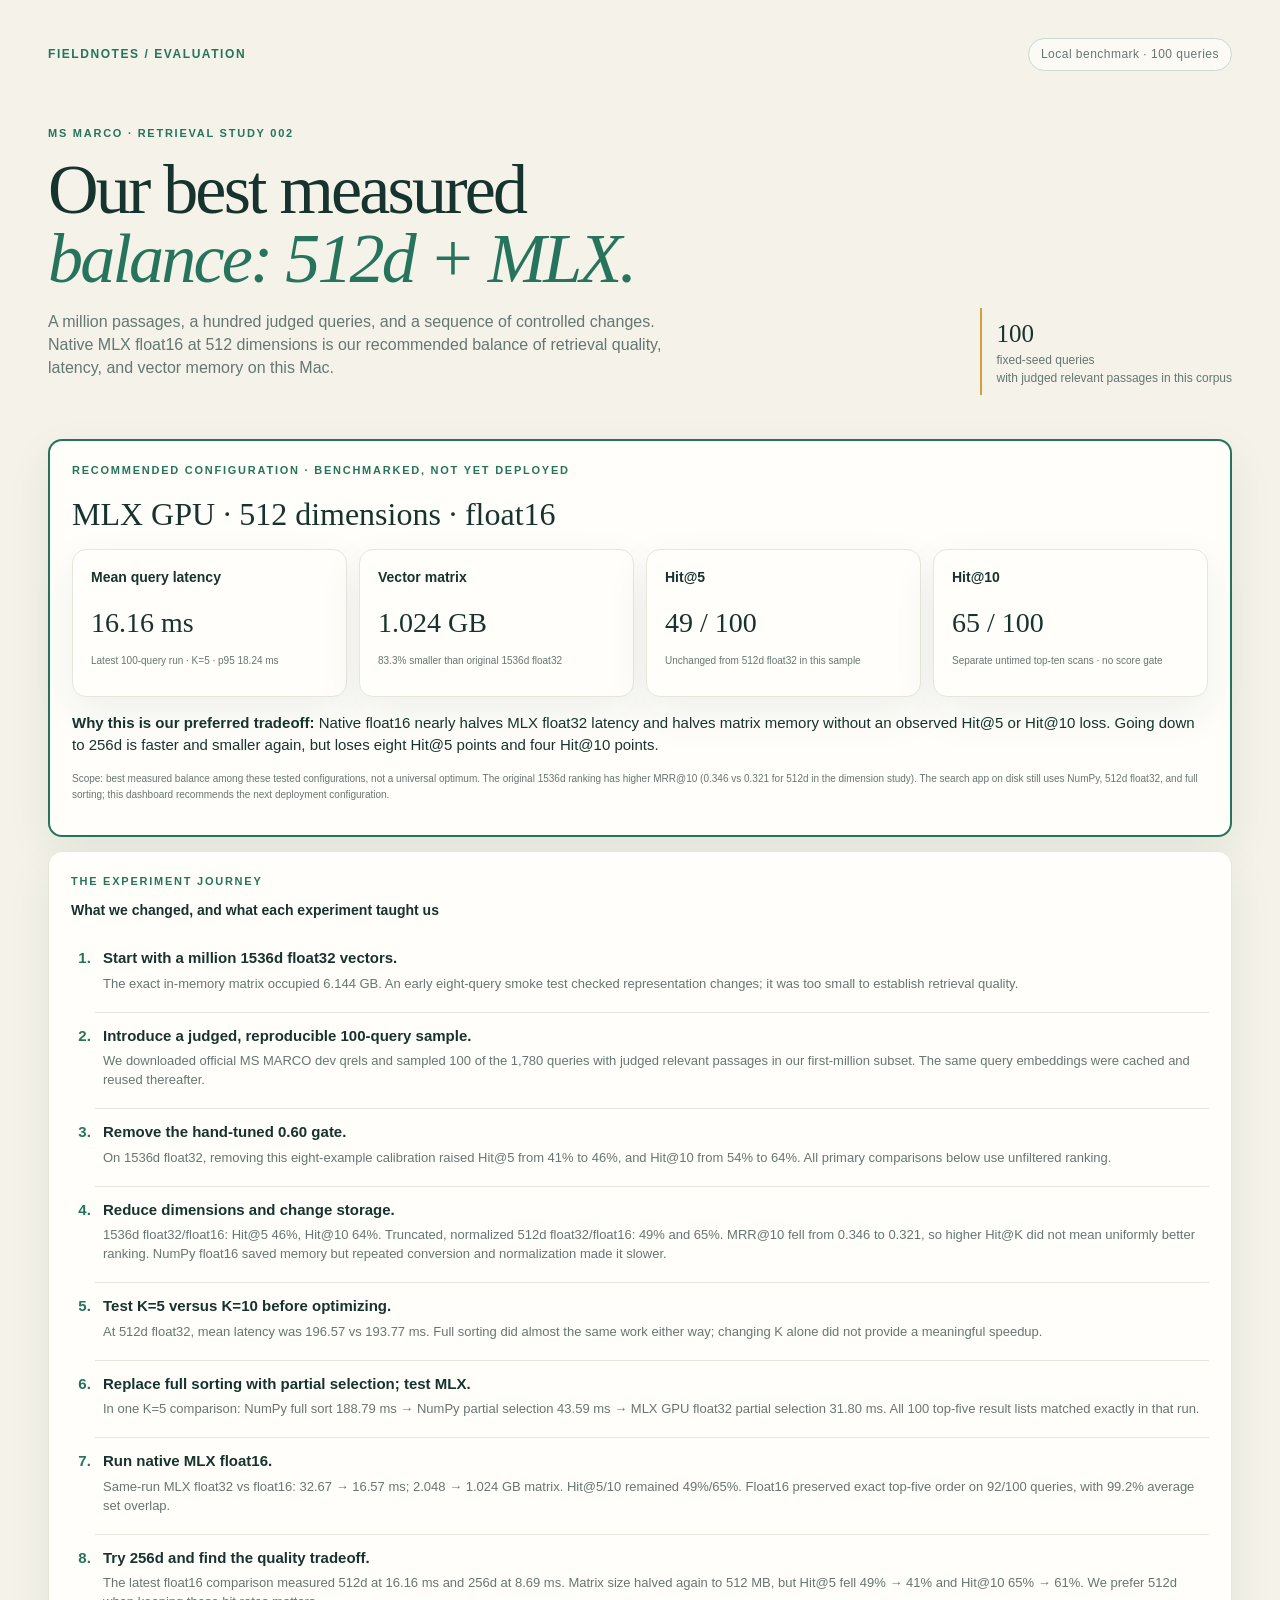
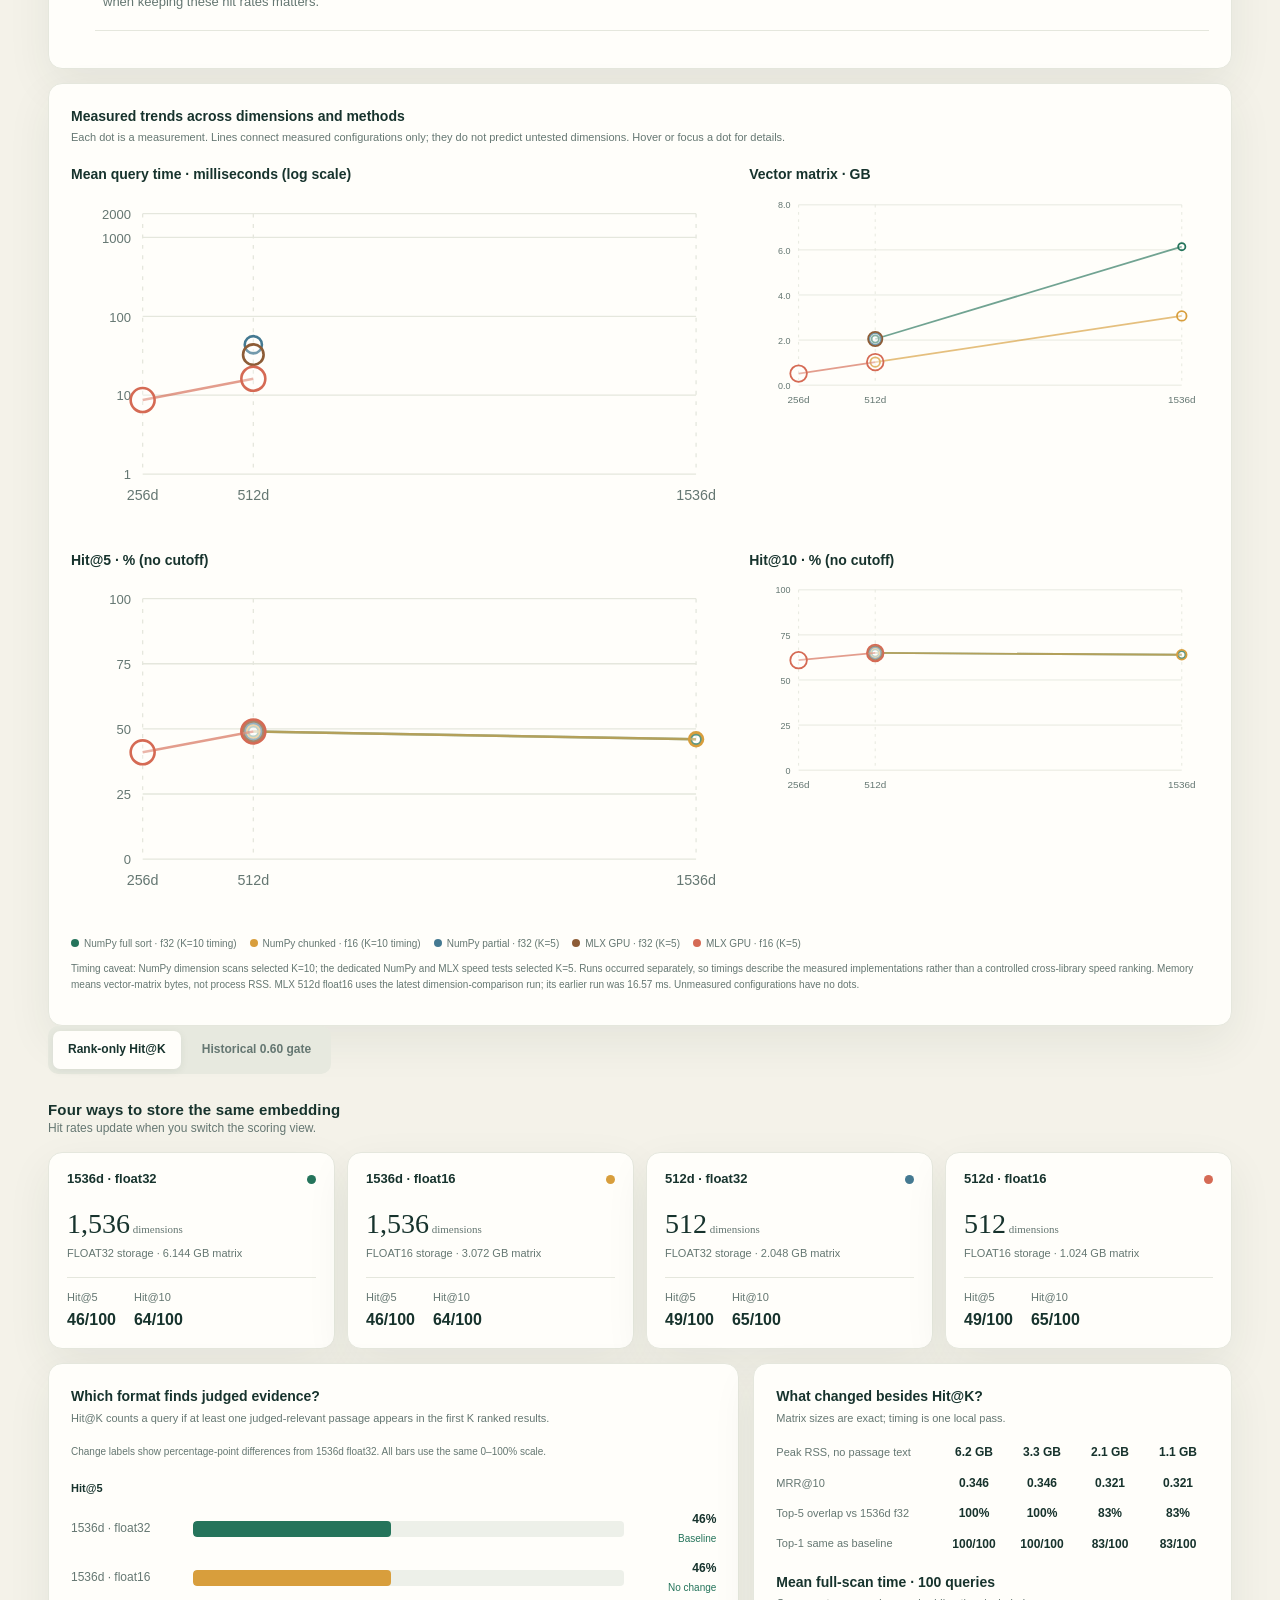
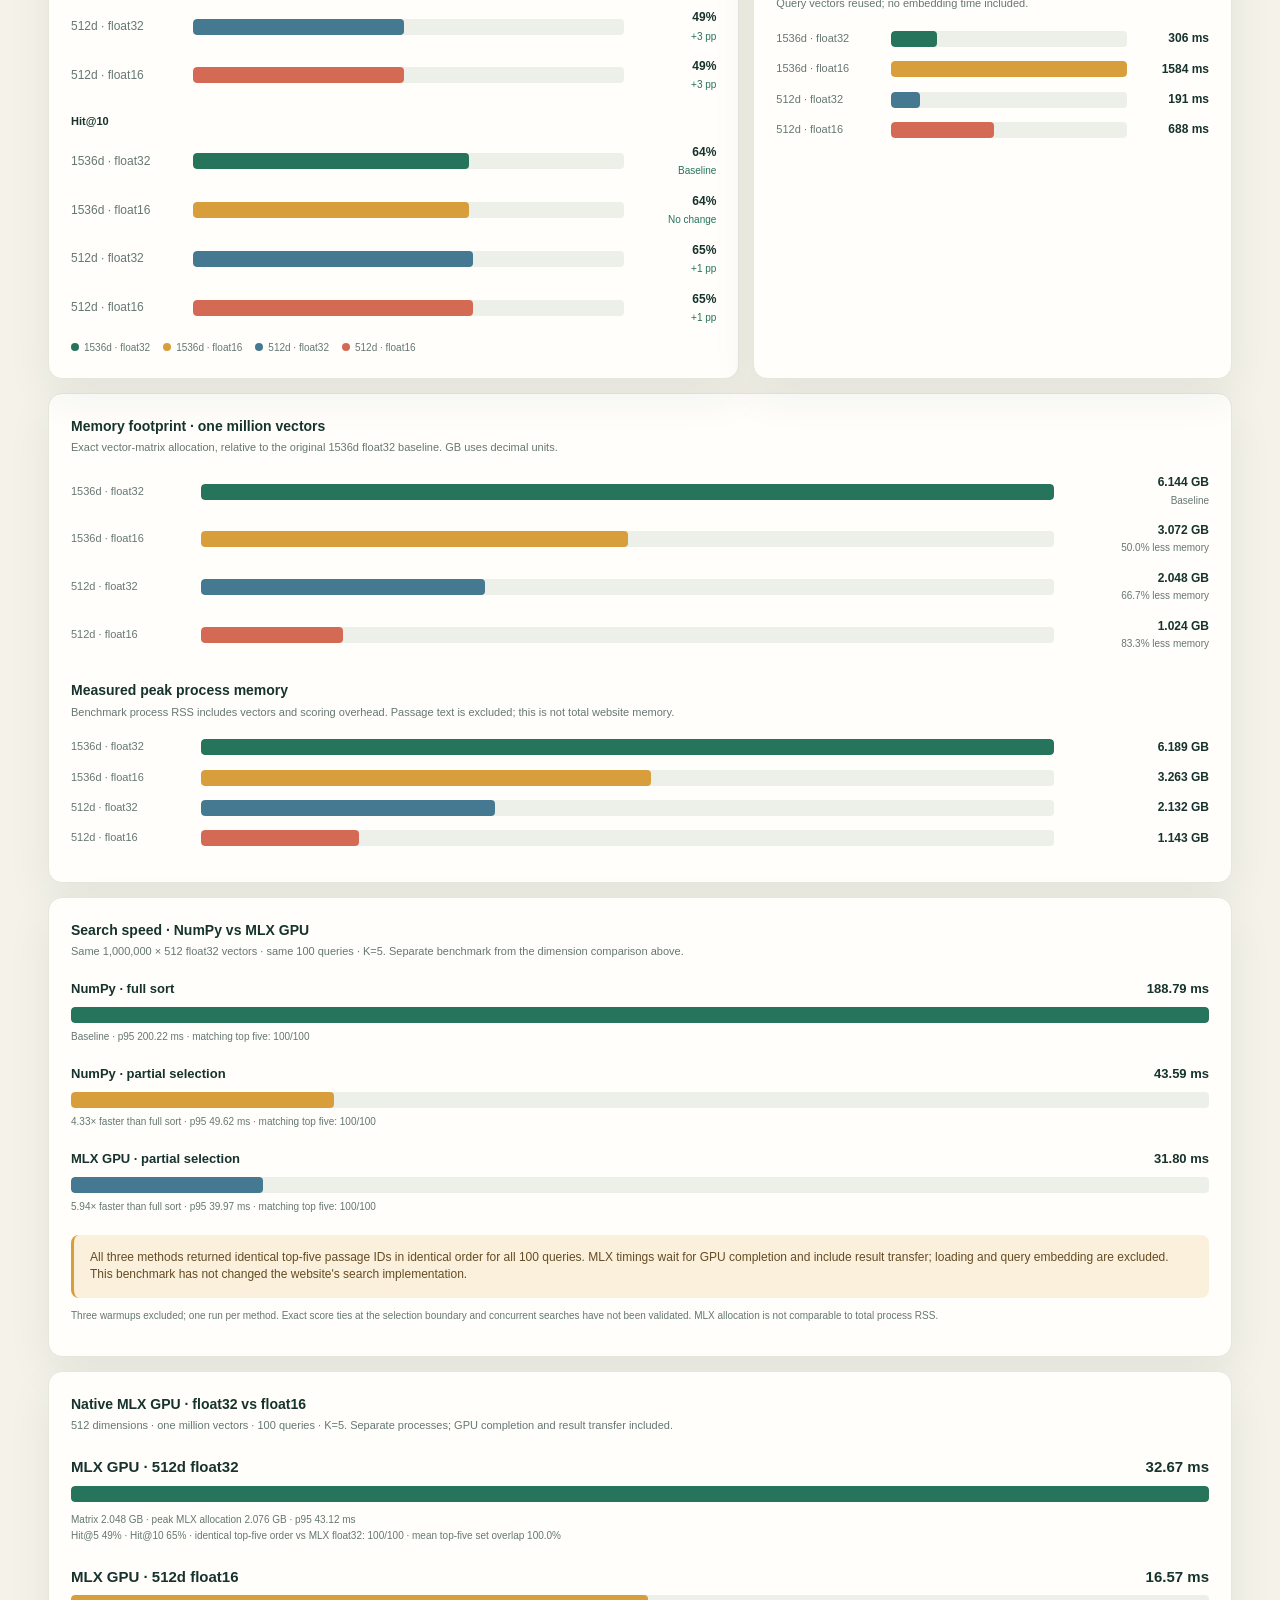
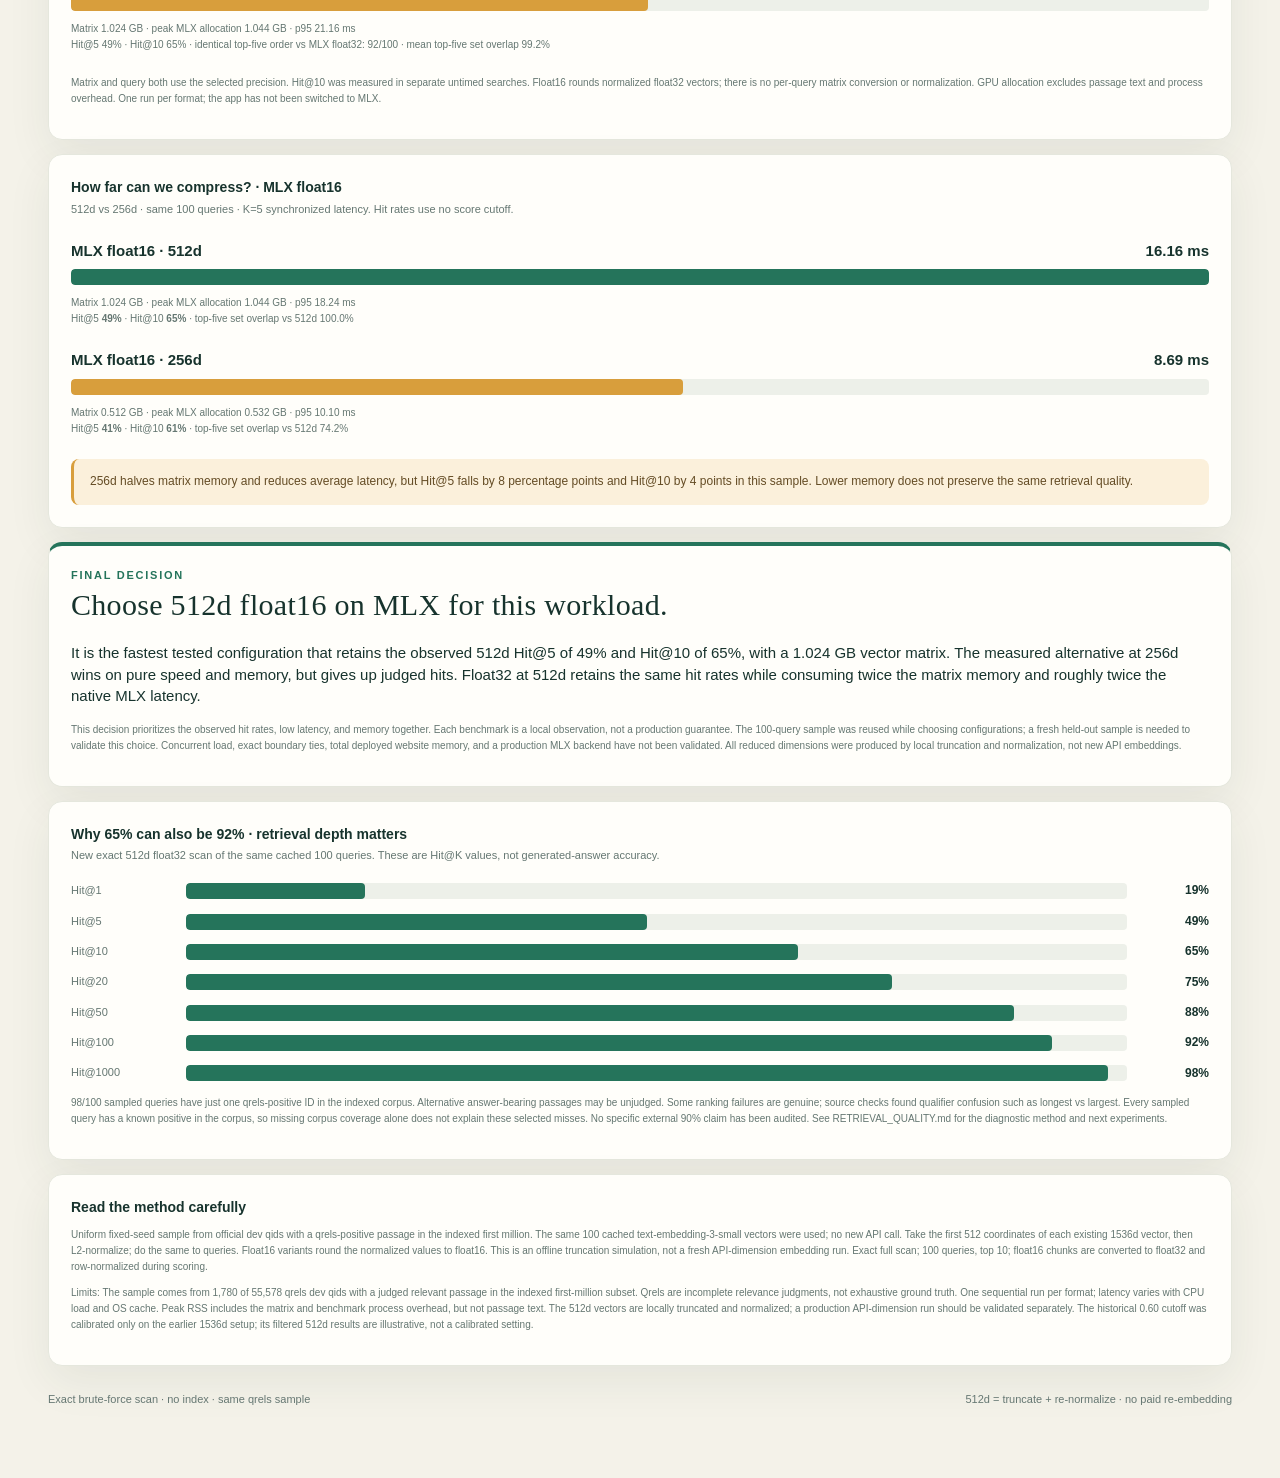
==== diagnostics/embedding-comparison-dashboard.html @ 41ef447b "Publish sanitized retrieval application, benchmarks and dashboard" ====
<!doctype html>
<html lang="en"><head><meta charset="utf-8"><meta name="viewport" content="width=device-width,initial-scale=1">
<title>Embedding Quality Lab · MS MARCO</title>
<style>
:root{--ink:#17332d;--muted:#657772;--paper:#f4f2e9;--card:#fffefa;--line:#e5e7dd;--green:#25745b;--gold:#d89e3c;--coral:#d56a54;--blue:#447991;--shadow:0 16px 45px rgba(27,54,45,.07)}
*{box-sizing:border-box}body{margin:0;background:var(--paper);color:var(--ink);font:15px/1.45 Inter,-apple-system,BlinkMacSystemFont,"Segoe UI",sans-serif}main{max-width:1240px;margin:auto;padding:38px 28px 70px}.topline{display:flex;justify-content:space-between;align-items:center;color:var(--muted);font-size:12px;text-transform:uppercase;letter-spacing:.13em}.brand{font-weight:800;color:var(--green)}.pill{border:1px solid #cbd8d0;border-radius:99px;padding:7px 12px;letter-spacing:.04em;text-transform:none;background:#fbfaf4}.hero{padding:55px 0 30px;display:grid;grid-template-columns:1fr auto;align-items:end;gap:32px}.eyebrow{color:var(--green);font-size:11px;letter-spacing:.16em;text-transform:uppercase;font-weight:750}.hero h1{font-family:Georgia,"Times New Roman",serif;font-size:clamp(42px,6vw,70px);line-height:.98;letter-spacing:-.04em;font-weight:500;margin:14px 0}.hero h1 em{color:var(--green);font-weight:400}.hero p{max-width:620px;color:var(--muted);font-size:16px}.sample{border-left:2px solid var(--gold);padding:8px 0 8px 15px;color:var(--muted);font-size:12px}.sample b{display:block;color:var(--ink);font-size:25px;font-family:Georgia,serif;font-weight:500}.toggle{display:flex;align-items:center;gap:6px;background:#e7e9df;padding:5px;border-radius:10px;width:max-content}.toggle button{border:0;background:transparent;color:var(--muted);padding:10px 15px;border-radius:7px;font:inherit;font-size:12px;font-weight:600;cursor:pointer}.toggle button.active{background:var(--card);color:var(--ink);box-shadow:0 2px 8px #17332d13}.section{margin-top:25px}.section-head{display:flex;justify-content:space-between;align-items:end;margin-bottom:14px}.section h2{font-size:15px;margin:0;letter-spacing:.01em}.section-head p{margin:0;color:var(--muted);font-size:12px}.cards{display:grid;grid-template-columns:repeat(4,1fr);gap:12px}.card,.panel{background:var(--card);border:1px solid var(--line);border-radius:14px;box-shadow:var(--shadow)}.card{padding:17px 18px}.card-top{display:flex;justify-content:space-between;align-items:center}.swatch{width:9px;height:9px;border-radius:50%;background:var(--c)}.card h3{margin:0;font-size:13px}.card .dims{font-family:Georgia,serif;font-size:28px;margin:15px 0 2px}.card .type{color:var(--muted);font-size:11px}.statline{display:flex;gap:18px;margin-top:15px;border-top:1px solid var(--line);padding-top:12px}.statline span{font-size:11px;color:var(--muted)}.statline b{display:block;color:var(--ink);font-size:16px;margin-top:2px}.grid{display:grid;grid-template-columns:1.3fr .9fr;gap:14px}.panel{padding:22px;margin-top:14px}.panel h3{font-size:14px;margin:0}.panel .sub{color:var(--muted);font-size:11px;margin:4px 0 18px}.chart-row{display:grid;grid-template-columns:110px 1fr 55px;gap:12px;align-items:center;margin:14px 0}.chart-label{font-size:12px;color:var(--muted)}.track{height:16px;background:#edf0e9;border-radius:4px;overflow:hidden}.bar{height:100%;min-width:2px;border-radius:4px;background:var(--c);transition:width .35s ease}.val{text-align:right;font-weight:750;font-variant-numeric:tabular-nums;font-size:12px}.legend{display:flex;flex-wrap:wrap;gap:13px;margin:16px 0 0;color:var(--muted);font-size:10px}.legend i{display:inline-block;width:8px;height:8px;border-radius:50%;background:var(--c);margin-right:5px}.metric-row{display:grid;grid-template-columns:1fr repeat(4,62px);gap:6px;align-items:center;margin:13px 0}.metric-row .label{font-size:11px;color:var(--muted)}.metric-row strong{text-align:center;font-size:12px}.latency{margin-top:19px}.latency-row{display:grid;grid-template-columns:105px 1fr 72px;align-items:center;gap:10px;margin:13px 0}.latency-row span{font-size:11px;color:var(--muted)}.latency-row b{text-align:right;font-size:12px;font-variant-numeric:tabular-nums}.note{border-left:3px solid var(--gold);background:#fbf0db;border-radius:8px;padding:14px 16px;margin-top:14px;color:#644c25;font-size:12px}.note b{color:#473719}.small{font-size:10px;color:var(--muted);line-height:1.6}.footer{margin-top:26px;color:var(--muted);font-size:11px;display:flex;justify-content:space-between;gap:18px}.hidden{display:none!important}@media(max-width:900px){.cards{grid-template-columns:repeat(2,1fr)}.grid{grid-template-columns:1fr}.hero{grid-template-columns:1fr}.sample{max-width:280px}.metric-row{grid-template-columns:1fr repeat(4,50px)}}@media(max-width:560px){main{padding:22px 15px 44px}.hero{padding-top:38px}.cards{grid-template-columns:1fr 1fr;gap:8px}.card{padding:13px}.card .dims{font-size:23px}.statline{gap:10px}.chart-row{grid-template-columns:85px 1fr 44px;gap:7px}.panel{padding:16px}.section-head{align-items:start;gap:12px;flex-direction:column}.footer{flex-direction:column}.topline .pill{font-size:10px}.toggle button{padding:9px 10px;font-size:11px}}
.memory-row{grid-template-columns:120px 1fr 145px}@media(max-width:560px){.memory-row{grid-template-columns:85px 1fr 100px;gap:6px}.memory-row b{font-size:11px}}
.hit-delta{display:block;font-size:10px;font-weight:500;color:var(--green);white-space:nowrap;margin-top:3px}.chart-row{grid-template-columns:110px 1fr 80px}@media(max-width:560px){.chart-row{grid-template-columns:85px 1fr 67px}}
.journey{padding-left:24px}.journey li{padding:12px 0 12px 8px;border-bottom:1px solid var(--line)}.journey p{color:var(--muted);font-size:13px;margin:6px 0}.journey li::marker{color:var(--green);font-weight:800}
</style></head><body><main>
<div class="topline"><span class="brand">FIELDNOTES / EVALUATION</span><span class="pill">Local benchmark · 100 queries</span></div>
<header class="hero"><div><div class="eyebrow">MS MARCO · RETRIEVAL STUDY 002</div><h1>Our best measured<br><em>balance: 512d + MLX.</em></h1><p>A million passages, a hundred judged queries, and a sequence of controlled changes. Native MLX float16 at 512 dimensions is our recommended balance of retrieval quality, latency, and vector memory on this Mac.</p></div><div class="sample"><b id="sample-count">100</b>fixed-seed queries<br>with judged relevant passages in this corpus</div></header>
<section class="panel" style="border:2px solid var(--green)"><div class="eyebrow">RECOMMENDED CONFIGURATION · BENCHMARKED, NOT YET DEPLOYED</div><h2 style="font-family:Georgia,serif;font-size:32px;font-weight:400;margin:12px 0">MLX GPU · 512 dimensions · float16</h2><div class="cards"><div class="card"><h3>Mean query latency</h3><div class="dims">16.16 ms</div><p class="small">Latest 100-query run · K=5 · p95 18.24 ms</p></div><div class="card"><h3>Vector matrix</h3><div class="dims">1.024 GB</div><p class="small">83.3% smaller than original 1536d float32</p></div><div class="card"><h3>Hit@5</h3><div class="dims">49 / 100</div><p class="small">Unchanged from 512d float32 in this sample</p></div><div class="card"><h3>Hit@10</h3><div class="dims">65 / 100</div><p class="small">Separate untimed top-ten scans · no score gate</p></div></div><p><strong>Why this is our preferred tradeoff:</strong> Native float16 nearly halves MLX float32 latency and halves matrix memory without an observed Hit@5 or Hit@10 loss. Going down to 256d is faster and smaller again, but loses eight Hit@5 points and four Hit@10 points.</p><p class="small">Scope: best measured balance among these tested configurations, not a universal optimum. The original 1536d ranking has higher MRR@10 (0.346 vs 0.321 for 512d in the dimension study). The search app on disk still uses NumPy, 512d float32, and full sorting; this dashboard recommends the next deployment configuration.</p></section>
<section class="panel section"><div class="eyebrow">THE EXPERIMENT JOURNEY</div><h3 style="margin-top:10px">What we changed, and what each experiment taught us</h3><ol class="journey">
<li><strong>Start with a million 1536d float32 vectors.</strong><p>The exact in-memory matrix occupied 6.144 GB. An early eight-query smoke test checked representation changes; it was too small to establish retrieval quality.</p></li>
<li><strong>Introduce a judged, reproducible 100-query sample.</strong><p>We downloaded official MS MARCO dev qrels and sampled 100 of the 1,780 queries with judged relevant passages in our first-million subset. The same query embeddings were cached and reused thereafter.</p></li>
<li><strong>Remove the hand-tuned 0.60 gate.</strong><p>On 1536d float32, removing this eight-example calibration raised Hit@5 from 41% to 46%, and Hit@10 from 54% to 64%. All primary comparisons below use unfiltered ranking.</p></li>
<li><strong>Reduce dimensions and change storage.</strong><p>1536d float32/float16: Hit@5 46%, Hit@10 64%. Truncated, normalized 512d float32/float16: 49% and 65%. MRR@10 fell from 0.346 to 0.321, so higher Hit@K did not mean uniformly better ranking. NumPy float16 saved memory but repeated conversion and normalization made it slower.</p></li>
<li><strong>Test K=5 versus K=10 before optimizing.</strong><p>At 512d float32, mean latency was 196.57 vs 193.77 ms. Full sorting did almost the same work either way; changing K alone did not provide a meaningful speedup.</p></li>
<li><strong>Replace full sorting with partial selection; test MLX.</strong><p>In one K=5 comparison: NumPy full sort 188.79 ms → NumPy partial selection 43.59 ms → MLX GPU float32 partial selection 31.80 ms. All 100 top-five result lists matched exactly in that run.</p></li>
<li><strong>Run native MLX float16.</strong><p>Same-run MLX float32 vs float16: 32.67 → 16.57 ms; 2.048 → 1.024 GB matrix. Hit@5/10 remained 49%/65%. Float16 preserved exact top-five order on 92/100 queries, with 99.2% average set overlap.</p></li>
<li><strong>Try 256d and find the quality tradeoff.</strong><p>The latest float16 comparison measured 512d at 16.16 ms and 256d at 8.69 ms. Matrix size halved again to 512 MB, but Hit@5 fell 49% → 41% and Hit@10 65% → 61%. We prefer 512d when keeping these hit rates matters.</p></li>
</ol></section>
<section class="panel"><h3>Measured trends across dimensions and methods</h3><p class="sub">Each dot is a measurement. Lines connect measured configurations only; they do not predict untested dimensions. Hover or focus a dot for details.</p><div class="grid"><div><h3>Mean query time · milliseconds (log scale)</h3><div id="trend-time"></div></div><div><h3>Vector matrix · GB</h3><div id="trend-memory"></div></div><div><h3>Hit@5 · % (no cutoff)</h3><div id="trend-hit5"></div></div><div><h3>Hit@10 · % (no cutoff)</h3><div id="trend-hit10"></div></div></div><div id="trend-legend" class="legend"></div><p class="small">Timing caveat: NumPy dimension scans selected K=10; the dedicated NumPy and MLX speed tests selected K=5. Runs occurred separately, so timings describe the measured implementations rather than a controlled cross-library speed ranking. Memory means vector-matrix bytes, not process RSS. MLX 512d float16 uses the latest dimension-comparison run; its earlier run was 16.57 ms. Unmeasured configurations have no dots.</p></section>
<div class="toggle" role="group" aria-label="Hit rate view"><button id="rank-toggle" class="active" aria-pressed="true">Rank-only Hit@K</button><button id="gate-toggle" aria-pressed="false">Historical 0.60 gate</button></div>
<section class="section"><div class="section-head"><div><h2>Four ways to store the same embedding</h2><p>Hit rates update when you switch the scoring view.</p></div></div><div class="cards" id="cards"></div></section>
<div class="grid"><section class="panel"><h3 id="hit-title">Which format finds judged evidence?</h3><p class="sub" id="hit-sub"></p><p class="small">Change labels show percentage-point differences from 1536d float32. All bars use the same 0–100% scale.</p><div id="hit-chart"></div><div class="legend" id="legend"></div><div class="note hidden" id="gate-note"><b>Historical behavior:</b> The 0.60 cutoff was a manual eight-query calibration on the old 1536d setup, not an MS MARCO or OpenAI standard. It was removed from the app and is not calibrated for 512d; this view shows its historical effect only.</div></section>
<section class="panel"><h3>What changed besides Hit@K?</h3><p class="sub">Matrix sizes are exact; timing is one local pass.</p><div id="quality-metrics"></div><div class="latency"><h3>Mean full-scan time · 100 queries</h3><p class="sub">Query vectors reused; no embedding time included.</p><div id="latency-chart"></div></div></section></div>
<section class="panel section"><h3>Memory footprint · one million vectors</h3><p class="sub">Exact vector-matrix allocation, relative to the original 1536d float32 baseline. GB uses decimal units.</p><div id="memory-chart"></div><h3 style="margin-top:28px">Measured peak process memory</h3><p class="sub">Benchmark process RSS includes vectors and scoring overhead. Passage text is excluded; this is not total website memory.</p><div id="rss-chart"></div></section>
<section class="panel section"><h3>Search speed · NumPy vs MLX GPU</h3><p class="sub">Same 1,000,000 × 512 float32 vectors · same 100 queries · K=5. Separate benchmark from the dimension comparison above.</p><div id="backend-chart"></div><div class="note">All three methods returned identical top-five passage IDs in identical order for all 100 queries. MLX timings wait for GPU completion and include result transfer; loading and query embedding are excluded. This benchmark has not changed the website's search implementation.</div><p class="small">Three warmups excluded; one run per method. Exact score ties at the selection boundary and concurrent searches have not been validated. MLX allocation is not comparable to total process RSS.</p></section>
<section class="panel section"><h3>Native MLX GPU · float32 vs float16</h3><p class="sub">512 dimensions · one million vectors · 100 queries · K=5. Separate processes; GPU completion and result transfer included.</p><div id="mlx-precision-chart"></div><p class="small">Matrix and query both use the selected precision. Hit@10 was measured in separate untimed searches. Float16 rounds normalized float32 vectors; there is no per-query matrix conversion or normalization. GPU allocation excludes passage text and process overhead. One run per format; the app has not been switched to MLX.</p></section>
<section class="panel section"><h3>How far can we compress? · MLX float16</h3><p class="sub">512d vs 256d · same 100 queries · K=5 synchronized latency. Hit rates use no score cutoff.</p><div id="mlx-dimensions-chart"></div><div class="note">256d halves matrix memory and reduces average latency, but Hit@5 falls by 8 percentage points and Hit@10 by 4 points in this sample. Lower memory does not preserve the same retrieval quality.</div></section>
<section class="panel section" style="border-top:4px solid var(--green)"><div class="eyebrow">FINAL DECISION</div><h2 style="font-family:Georgia,serif;font-size:30px;font-weight:400">Choose 512d float16 on MLX for this workload.</h2><p>It is the fastest tested configuration that retains the observed 512d Hit@5 of 49% and Hit@10 of 65%, with a 1.024 GB vector matrix. The measured alternative at 256d wins on pure speed and memory, but gives up judged hits. Float32 at 512d retains the same hit rates while consuming twice the matrix memory and roughly twice the native MLX latency.</p><p class="small">This decision prioritizes the observed hit rates, low latency, and memory together. Each benchmark is a local observation, not a production guarantee. The 100-query sample was reused while choosing configurations; a fresh held-out sample is needed to validate this choice. Concurrent load, exact boundary ties, total deployed website memory, and a production MLX backend have not been validated. All reduced dimensions were produced by local truncation and normalization, not new API embeddings.</p></section>
<section class="panel section"><h3>Why 65% can also be 92% · retrieval depth matters</h3><p class="sub">New exact 512d float32 scan of the same cached 100 queries. These are Hit@K values, not generated-answer accuracy.</p><div id="depth-chart"></div><p class="small">98/100 sampled queries have just one qrels-positive ID in the indexed corpus. Alternative answer-bearing passages may be unjudged. Some ranking failures are genuine; source checks found qualifier confusion such as longest vs largest. Every sampled query has a known positive in the corpus, so missing corpus coverage alone does not explain these selected misses. No specific external 90% claim has been audited. See RETRIEVAL_QUALITY.md for the diagnostic method and next experiments.</p></section>
<section class="panel section"><h3>Read the method carefully</h3><p class="small" id="method"></p><p class="small" id="limits"></p></section>
<div class="footer"><span>Exact brute-force scan · no index · same qrels sample</span><span>512d = truncate + re-normalize · no paid re-embedding</span></div>
</main><script>
const D={"sample_count":100,"seed":20261119,"eligible_qrels_query_count":1780,"selection":"Uniform fixed-seed sample from official dev qids with a qrels-positive passage in the indexed first million.","query_vectors":"The same 100 cached text-embedding-3-small vectors were used; no new API call.","512_method":"Take the first 512 coordinates of each existing 1536d vector, then L2-normalize; do the same to queries. Float16 variants round the normalized values to float16. This is an offline truncation simulation, not a fresh API-dimension embedding run.","corpus":"First 1,000,000 MS MARCO Passage Ranking v1 passages.","hit_metrics":"Primary Hit@5 and Hit@10 use top-k ranking without a score threshold. Historical 0.60 filtered rates are included separately.","retrieval":"Exact full scan; 100 queries, top 10; float16 chunks are converted to float32 and row-normalized during scoring.","limitations":["The sample comes from 1,780 of 55,578 qrels dev qids with a judged relevant passage in the indexed first-million subset.","Qrels are incomplete relevance judgments, not exhaustive ground truth.","One sequential run per format; latency varies with CPU load and OS cache.","Peak RSS includes the matrix and benchmark process overhead, but not passage text.","The 512d vectors are locally truncated and normalized; a production API-dimension run should be validated separately.","The historical 0.60 cutoff was calibrated only on the earlier 1536d setup; its filtered 512d results are illustrative, not a calibrated setting."],"formats":[{"name":"1536_float32","dimensions":1536,"dtype":"float32","matrix_bytes":6144000000,"peak_process_rss_bytes":6189252608,"wall_ms_for_100_queries":30603.57545898296,"mean_scan_ms":306.02111542073544,"median_scan_ms":247.09099999745376,"p95_scan_ms":438.77868992276484,"hit_at_5":46,"hit_at_10":64,"mrr_at_10":0.34609523809523807,"hit_at_5_with_060_gate":41,"hit_at_10_with_060_gate":54,"top5_overlap_vs_1536_float32":1.0,"top1_match_count_vs_1536_float32":100},{"name":"1536_float16","dimensions":1536,"dtype":"float16","matrix_bytes":3072000000,"peak_process_rss_bytes":3263365120,"wall_ms_for_100_queries":158430.47441600356,"mean_scan_ms":1584.292635009042,"median_scan_ms":1500.9497914870735,"p95_scan_ms":1808.1406003126176,"hit_at_5":46,"hit_at_10":64,"mrr_at_10":0.34609523809523807,"hit_at_5_with_060_gate":41,"hit_at_10_with_060_gate":54,"top5_overlap_vs_1536_float32":1.0,"top1_match_count_vs_1536_float32":100},{"name":"512_float32","dimensions":512,"dtype":"float32","matrix_bytes":2048000000,"peak_process_rss_bytes":2131623936,"wall_ms_for_100_queries":19064.28104196675,"mean_scan_ms":190.63391996955033,"median_scan_ms":189.35318748117425,"p95_scan_ms":198.12748537806328,"hit_at_5":49,"hit_at_10":65,"mrr_at_10":0.3207857142857143,"hit_at_5_with_060_gate":45,"hit_at_10_with_060_gate":57,"top5_overlap_vs_1536_float32":0.83,"top1_match_count_vs_1536_float32":83},{"name":"512_float16","dimensions":512,"dtype":"float16","matrix_bytes":1024000000,"peak_process_rss_bytes":1142964224,"wall_ms_for_100_queries":68794.46187498979,"mean_scan_ms":687.933820465696,"median_scan_ms":673.5178754897788,"p95_scan_ms":794.6608642261708,"hit_at_5":49,"hit_at_10":65,"mrr_at_10":0.3207857142857143,"hit_at_5_with_060_gate":45,"hit_at_10_with_060_gate":57,"top5_overlap_vs_1536_float32":0.8279999999999998,"top1_match_count_vs_1536_float32":83}],"backend_benchmark":{"shape":[1000000,512],"k":5,"queries":100,"warmups":3,"embedding_time_included":false,"mlx_peak_allocated_bytes":2076315584,"limits":"Single run per variant. Partial selection does not guarantee the stable full-sort boundary choice on exactly tied scores. GPU and NumPy arrays coexist in this benchmark; MLX allocated memory is not total process RSS.","variants":{"numpy_full_sort":{"mean_ms":188.79144170961808,"median_ms":186.8783754762262,"p95_ms":200.21775592758786,"exact_top5_match_count":100},"numpy_partial":{"mean_ms":43.586653776001185,"median_ms":43.23608346749097,"p95_ms":49.6239473024616,"exact_top5_match_count":100},"mlx_gpu_partial":{"mean_ms":31.795227059628814,"median_ms":30.340395984239876,"p95_ms":39.97128689079545,"exact_top5_match_count":100}}},"mlx_precision":{"queries":100,"k":5,"dimensions":512,"warmups":3,"method":"Separate processes; matrix and query use the same dtype, native MLX GPU matvec and partial selection. Three warmups; synchronized execution and result transfer timed. Hit@10 computed in separate untimed scans. Float16 values are rounded from the normalized float32 inputs; no per-query matrix renormalization. MLX allocation excludes Python/process overhead; no API calls.","variants":[{"dtype":"float32","matrix_bytes":2048000000,"mean_ms":32.66603380034212,"median_ms":31.114374985918403,"p95_ms":43.12123815761879,"mlx_peak_allocated_bytes":2076315584,"mlx_active_allocated_bytes":2048212992,"hit_at_5":49,"hit_at_10":65,"exact_top5_match_count":100,"mean_top5_set_overlap":1.0},{"dtype":"float16","matrix_bytes":1024000000,"mean_ms":16.57062292098999,"median_ms":16.566333535593003,"p95_ms":21.160981617867947,"mlx_peak_allocated_bytes":1044220854,"mlx_active_allocated_bytes":1024114688,"hit_at_5":49,"hit_at_10":65,"exact_top5_match_count":92,"mean_top5_set_overlap":0.992}]},"mlx_dimensions":[{"dimensions":512,"dtype":"float16","matrix_bytes":1024000000,"mean_ms":16.162729588104412,"median_ms":16.247104009380564,"p95_ms":18.243943792185746,"mlx_peak_allocated_bytes":1044220854,"mlx_active_allocated_bytes":1024114688,"hit_at_5":49,"hit_at_10":65,"exact_top5_match_count_vs_512":100,"top5_set_overlap_vs_512":1.0},{"dimensions":256,"dtype":"float16","matrix_bytes":512000000,"mean_ms":8.686184959951788,"median_ms":8.564603980630636,"p95_ms":10.10354229947552,"mlx_peak_allocated_bytes":532171190,"mlx_active_allocated_bytes":512065536,"hit_at_5":41,"hit_at_10":61,"exact_top5_match_count_vs_512":3,"top5_set_overlap_vs_512":0.7419999999999998}],"retrieval_depth":{"1":19,"5":49,"10":65,"20":75,"50":88,"100":92,"1000":98}};
const colors=['#25745b','#d89e3c','#447991','#d56a54'];
const labels={'1536_float32':'1536d · float32','1536_float16':'1536d · float16','512_float32':'512d · float32','512_float16':'512d · float16'};
const formats=D.formats;let gated=false;
const pct=v=>`${(v*100).toFixed(0)}%`;
const delta=(f,key)=>{const n=(f[key]-formats[0][key])/D.sample_count*100;return n===0?'No change':`${n>0?'+':''}${n.toFixed(0)} pp`};
const gb=v=>`${(v/1e9).toFixed(3)} GB`;

function renderTrends(){
 const series=[
 {name:'NumPy full sort · f32 (K=10 timing)',color:'#25745b',points:D.formats.filter(f=>f.dtype==='float32')},
 {name:'NumPy chunked · f16 (K=10 timing)',color:'#d89e3c',points:D.formats.filter(f=>f.dtype==='float16')},
 {name:'NumPy partial · f32 (K=5)',color:'#447991',points:[{dimensions:512,...D.backend_benchmark.variants.numpy_partial,matrix_bytes:2048000000,hit_at_5:49,hit_at_10:65}]},
 {name:'MLX GPU · f32 (K=5)',color:'#8d5c36',points:D.mlx_precision.variants.filter(f=>f.dtype==='float32').map(f=>({dimensions:512,...f}))},
 {name:'MLX GPU · f16 (K=5)',color:'#d56a54',points:D.mlx_dimensions}
 ];
 const W=510,H=265,L=55,R=30,T=22,B=43;
 const x=d=>L+(d-256)/(1536-256)*(W-L-R);
 function chart(id,key,max,log=false){
  const y=v=>H-B-(log?Math.log10(Math.max(v,1))/Math.log10(max):v/max)*(H-T-B);
  const ticks=log?[1,10,100,1000,2000]:[0,max/4,max/2,max*3/4,max];
  let svg=`<svg viewBox="0 0 ${W} ${H}" role="img" aria-label="${id.replaceAll('-',' ')} across 256, 512 and 1536 dimensions" style="width:100%;height:auto"><title>${id.replaceAll('-',' ')}</title>`;
  for(const v of ticks)svg+=`<line x1="${L}" x2="${W-R}" y1="${y(v)}" y2="${y(v)}" stroke="#e5e7dd"/><text x="${L-9}" y="${y(v)+4}" text-anchor="end" font-size="10" fill="#657772">${v.toFixed(key==='memory'?1:0)}</text>`;
  for(const d of [256,512,1536])svg+=`<line x1="${x(d)}" x2="${x(d)}" y1="${T}" y2="${H-B}" stroke="#e5e7dd" stroke-dasharray="3 5"/><text x="${x(d)}" y="${H-23}" text-anchor="middle" font-size="11" fill="#657772">${d}d</text>`;
  for(const s of series){
   const points=s.points.filter(p=>p[key]!==undefined||key==='memory').slice().sort((a,b)=>a.dimensions-b.dimensions);
   const val=p=>key==='memory'?p.matrix_bytes/1e9:p[key];
   if(points.length>1)svg+=`<polyline fill="none" stroke="${s.color}" stroke-width="2" stroke-opacity=".65" points="${points.map(p=>`${x(p.dimensions)},${y(val(p))}`).join(' ')}"/>`;
   points.forEach((p,i)=>{const value=val(p),tip=`${s.name}: ${p.dimensions}d, ${value.toFixed(key==='mean_ms'?2:key==='memory'?3:0)} ${key==='mean_ms'?'ms':key==='memory'?'GB':'%'}`;svg+=`<circle tabindex="0" cx="${x(p.dimensions)}" cy="${y(value)}" r="${4+series.indexOf(s)*1.3}" fill="white" fill-opacity=".25" stroke="${s.color}" stroke-width="2" aria-label="${tip}"><title>${tip}</title></circle>`;});
  }
  document.getElementById(id).innerHTML=svg+'</svg>';
 }
 chart('trend-time','mean_ms',2000,true);chart('trend-memory','memory',8);chart('trend-hit5','hit_at_5',100);chart('trend-hit10','hit_at_10',100);
 document.getElementById('trend-legend').innerHTML=series.map(s=>`<span><i style="--c:${s.color}"></i>${s.name}</span>`).join('');
}

function render(){
 renderTrends();
 document.getElementById('sample-count').textContent=D.sample_count;
 document.getElementById('cards').innerHTML=formats.map((f,i)=>`<article class="card" style="--c:${colors[i]}"><div class="card-top"><h3>${labels[f.name]}</h3><i class="swatch"></i></div><div class="dims">${f.dimensions.toLocaleString()}<span class="type"> dimensions</span></div><div class="type">${f.dtype.toUpperCase()} storage · ${gb(f.matrix_bytes)} matrix</div><div class="statline"><span>Hit@5<b>${f[gated?'hit_at_5_with_060_gate':'hit_at_5']}/${D.sample_count}</b></span><span>Hit@10<b>${f[gated?'hit_at_10_with_060_gate':'hit_at_10']}/${D.sample_count}</b></span></div></article>`).join('');
 document.getElementById('hit-title').textContent=gated?'What the old 0.60 gate allowed':'Which format finds judged evidence?';
 document.getElementById('hit-sub').textContent=gated?'Historical app behavior: scores below 0.60 were filtered. The cutoff is no longer active.':'Hit@K counts a query if at least one judged-relevant passage appears in the first K ranked results.';
 document.getElementById('gate-note').classList.toggle('hidden',!gated);
 const k5=gated?'hit_at_5_with_060_gate':'hit_at_5',k10=gated?'hit_at_10_with_060_gate':'hit_at_10';
 document.getElementById('hit-chart').innerHTML=[['Hit@5',k5],['Hit@10',k10]].map(([name,key])=>`<div style="margin:21px 0 8px;font-size:11px;font-weight:800">${name}</div>`+formats.map((f,i)=>`<div class="chart-row"><span class="chart-label">${labels[f.name]}</span><div class="track" role="img" aria-label="${labels[f.name]} ${name} ${f[key]} of ${D.sample_count}"><div class="bar" style="--c:${colors[i]};width:${f[key]/D.sample_count*100}%"></div></div><span class="val">${pct(f[key]/D.sample_count)}<small class="hit-delta">${i===0?'Baseline':delta(f,key)}</small></span></div>`).join('')).join('');
 document.getElementById('legend').innerHTML=formats.map((f,i)=>`<span><i style="--c:${colors[i]}"></i>${labels[f.name]}</span>`).join('');
 document.getElementById('quality-metrics').innerHTML=`<div class="metric-row"><span class="label">Peak RSS, no passage text</span>${formats.map(f=>`<strong>${(f.peak_process_rss_bytes/1e9).toFixed(1)} GB</strong>`).join('')}</div><div class="metric-row"><span class="label">MRR@10</span>${formats.map(f=>`<strong>${f.mrr_at_10.toFixed(3)}</strong>`).join('')}</div><div class="metric-row"><span class="label">Top-5 overlap vs 1536d f32</span>${formats.map(f=>`<strong>${pct(f.top5_overlap_vs_1536_float32)}</strong>`).join('')}</div><div class="metric-row"><span class="label">Top-1 same as baseline</span>${formats.map(f=>`<strong>${f.top1_match_count_vs_1536_float32}/100</strong>`).join('')}</div>`;
 const max=Math.max(...formats.map(f=>f.mean_scan_ms));document.getElementById('latency-chart').innerHTML=formats.map((f,i)=>`<div class="latency-row"><span>${labels[f.name]}</span><div class="track"><div class="bar" style="--c:${colors[i]};width:${f.mean_scan_ms/max*100}%"></div></div><b>${f.mean_scan_ms.toFixed(0)} ms</b></div>`).join('');
 const baseBytes=formats[0].matrix_bytes;
 document.getElementById('memory-chart').innerHTML=formats.map((f,i)=>{const saved=1-f.matrix_bytes/baseBytes;return `<div class="latency-row memory-row"><span>${labels[f.name]}</span><div class="track" role="img" aria-label="${labels[f.name]} matrix ${gb(f.matrix_bytes)}, ${(saved*100).toFixed(1)} percent less memory than baseline"><div class="bar" style="--c:${colors[i]};width:${f.matrix_bytes/baseBytes*100}%"></div></div><b>${gb(f.matrix_bytes)}<br><small style="color:var(--muted);font-weight:400">${i===0?'Baseline':(saved*100).toFixed(1)+'% less memory'}</small></b></div>`}).join('');
 const maxRss=Math.max(...formats.map(f=>f.peak_process_rss_bytes));
 document.getElementById('rss-chart').innerHTML=formats.map((f,i)=>`<div class="latency-row memory-row"><span>${labels[f.name]}</span><div class="track" role="img" aria-label="${labels[f.name]} peak process RSS ${gb(f.peak_process_rss_bytes)}"><div class="bar" style="--c:${colors[i]};width:${f.peak_process_rss_bytes/maxRss*100}%"></div></div><b>${gb(f.peak_process_rss_bytes)}</b></div>`).join('');
 const backends=D.backend_benchmark.variants;
 const backendNames={numpy_full_sort:'NumPy · full sort',numpy_partial:'NumPy · partial selection',mlx_gpu_partial:'MLX GPU · partial selection'};
 const baselineMs=backends.numpy_full_sort.mean_ms;
 document.getElementById('backend-chart').innerHTML=Object.entries(backends).map(([name,row],i)=>`<div style="margin:20px 0"><div style="display:flex;justify-content:space-between;gap:12px;font-size:13px;margin-bottom:8px"><strong>${backendNames[name]}</strong><strong>${row.mean_ms.toFixed(2)} ms</strong></div><div class="track" role="img" aria-label="${backendNames[name]}, mean ${row.mean_ms.toFixed(2)} milliseconds"><div class="bar" style="--c:${colors[i]};width:${row.mean_ms/baselineMs*100}%"></div></div><div class="small" style="margin-top:6px">${i===0?'Baseline':(baselineMs/row.mean_ms).toFixed(2)+'× faster than full sort'} · p95 ${row.p95_ms.toFixed(2)} ms · matching top five: ${row.exact_top5_match_count}/100</div></div>`).join('');
 const precision=D.mlx_precision.variants;
 document.getElementById('mlx-precision-chart').innerHTML=precision.map((row,i)=>`<div style="margin:22px 0"><div style="display:flex;justify-content:space-between;gap:12px;margin-bottom:8px"><strong>MLX GPU · 512d ${row.dtype}</strong><strong>${row.mean_ms.toFixed(2)} ms</strong></div><div class="track" role="img" aria-label="MLX ${row.dtype} mean query time ${row.mean_ms.toFixed(2)} milliseconds"><div class="bar" style="--c:${colors[i]};width:${row.mean_ms/precision[0].mean_ms*100}%"></div></div><p class="small">Matrix ${gb(row.matrix_bytes)} · peak MLX allocation ${gb(row.mlx_peak_allocated_bytes)} · p95 ${row.p95_ms.toFixed(2)} ms<br>Hit@5 ${row.hit_at_5}% · Hit@10 ${row.hit_at_10}% · identical top-five order vs MLX float32: ${row.exact_top5_match_count}/100 · mean top-five set overlap ${(row.mean_top5_set_overlap*100).toFixed(1)}%</p></div>`).join('');
 document.getElementById('mlx-dimensions-chart').innerHTML=D.mlx_dimensions.map((row,i)=>`<div style="margin:22px 0"><div style="display:flex;justify-content:space-between;gap:12px;margin-bottom:8px"><strong>MLX float16 · ${row.dimensions}d</strong><strong>${row.mean_ms.toFixed(2)} ms</strong></div><div class="track" role="img" aria-label="${row.dimensions} dimensions, mean ${row.mean_ms.toFixed(2)} milliseconds"><div class="bar" style="--c:${colors[i]};width:${row.mean_ms/D.mlx_dimensions[0].mean_ms*100}%"></div></div><p class="small">Matrix ${gb(row.matrix_bytes)} · peak MLX allocation ${gb(row.mlx_peak_allocated_bytes)} · p95 ${row.p95_ms.toFixed(2)} ms<br>Hit@5 <strong>${row.hit_at_5}%</strong> · Hit@10 <strong>${row.hit_at_10}%</strong> · top-five set overlap vs 512d ${(row.top5_set_overlap_vs_512*100).toFixed(1)}%</p></div>`).join('');
 document.getElementById('depth-chart').innerHTML=Object.entries(D.retrieval_depth).map(([k,hits])=>`<div class="latency-row"><span>Hit@${k}</span><div class="track" role="img" aria-label="Hit at ${k}: ${hits} percent"><div class="bar" style="--c:var(--green);width:${hits}%"></div></div><b>${hits}%</b></div>`).join('');
 document.getElementById('method').textContent=`${D.selection} ${D.query_vectors} ${D['512_method']} ${D.retrieval}`;
 document.getElementById('limits').textContent=`Limits: ${D.limitations.join(' ')}`;
}
for(const [id,on] of [['rank-toggle',false],['gate-toggle',true]])document.getElementById(id).addEventListener('click',()=>{gated=on;document.getElementById('rank-toggle').classList.toggle('active',!on);document.getElementById('gate-toggle').classList.toggle('active',on);document.getElementById('rank-toggle').setAttribute('aria-pressed',String(!on));document.getElementById('gate-toggle').setAttribute('aria-pressed',String(on));render()});
render();
</script></body></html>
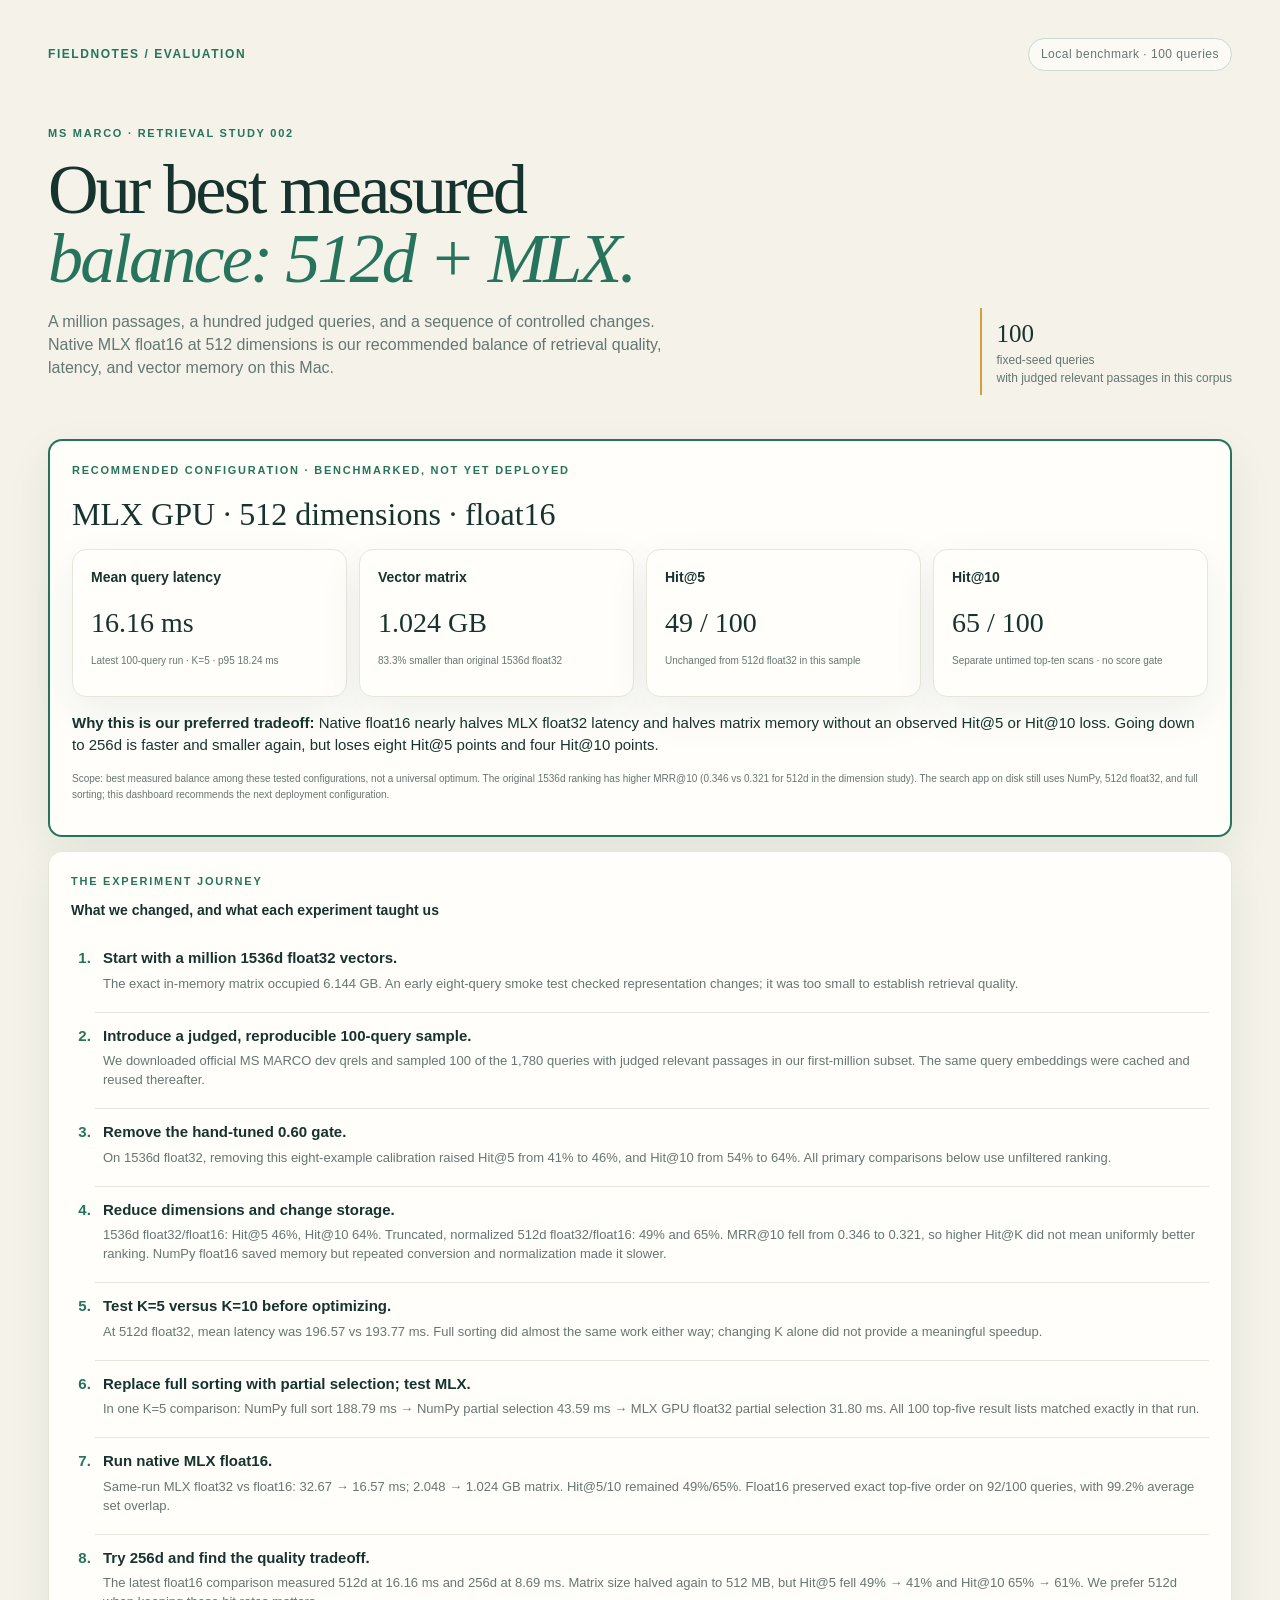
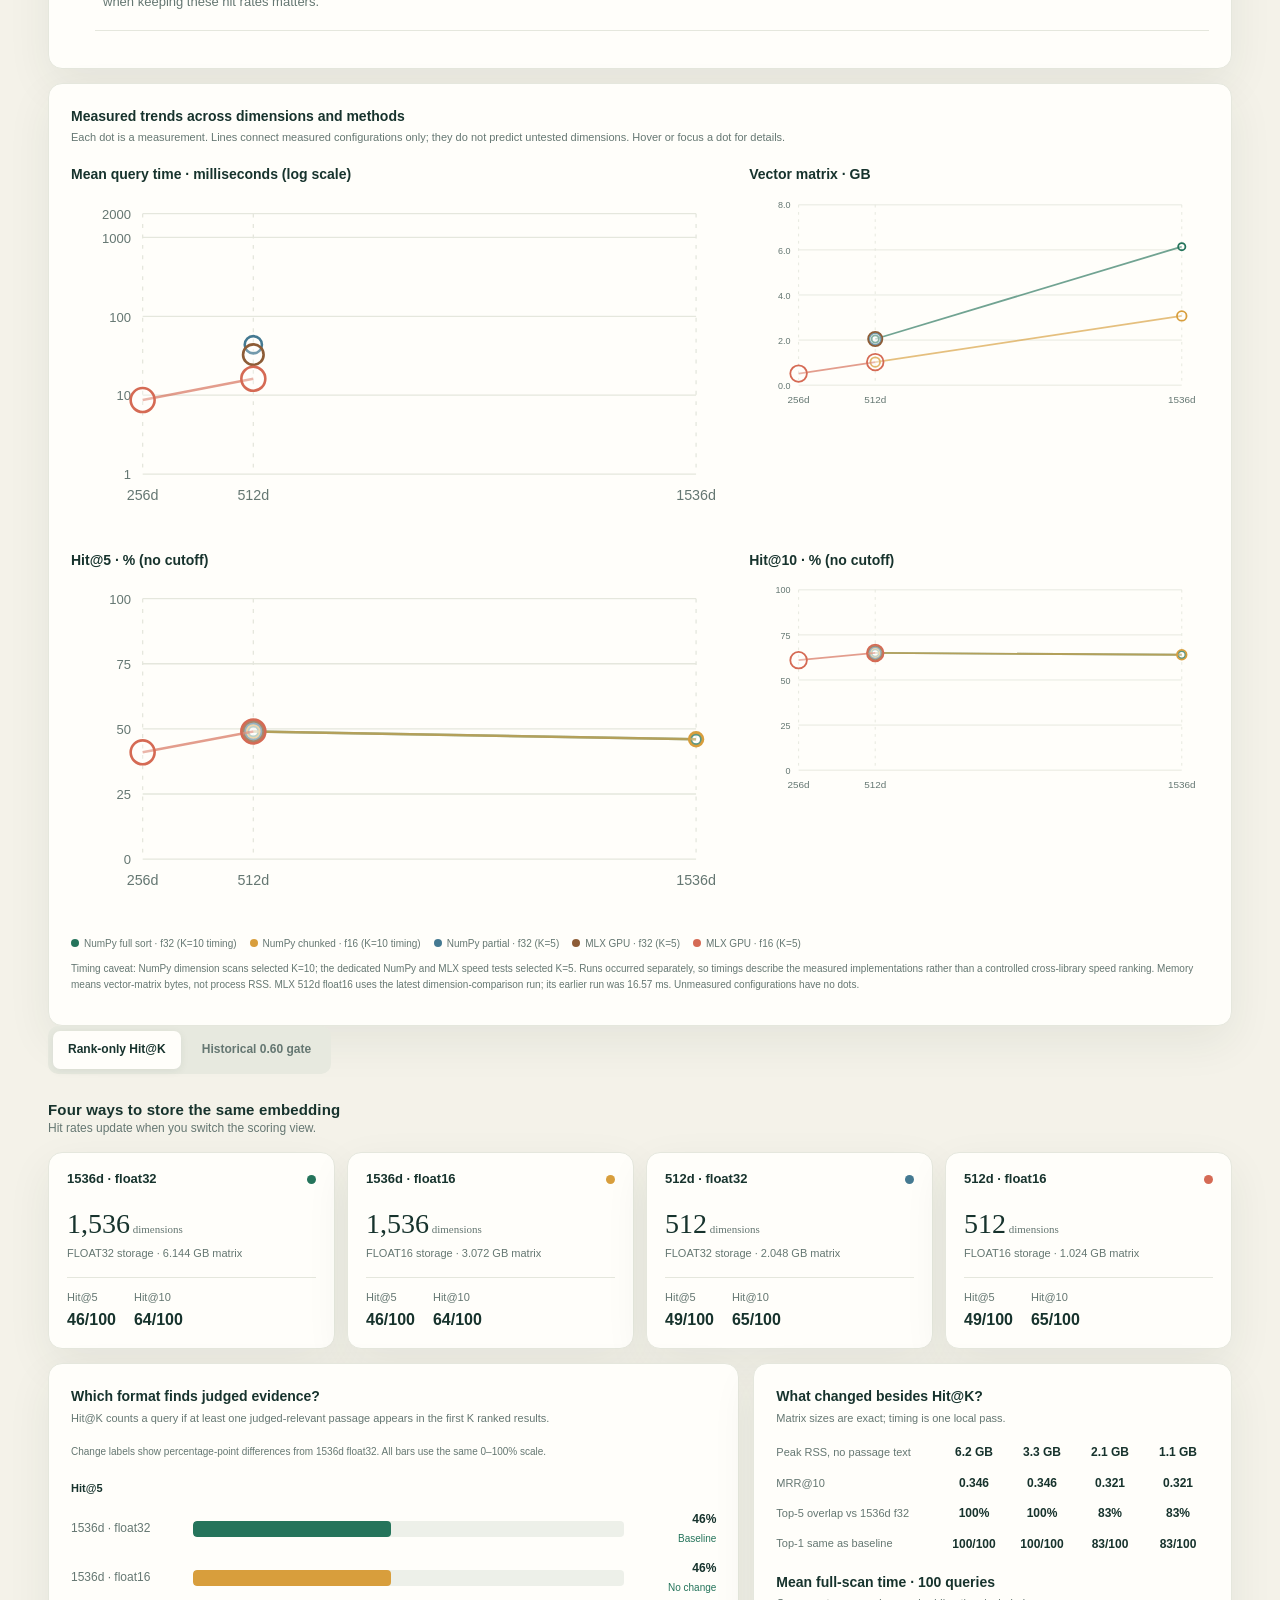
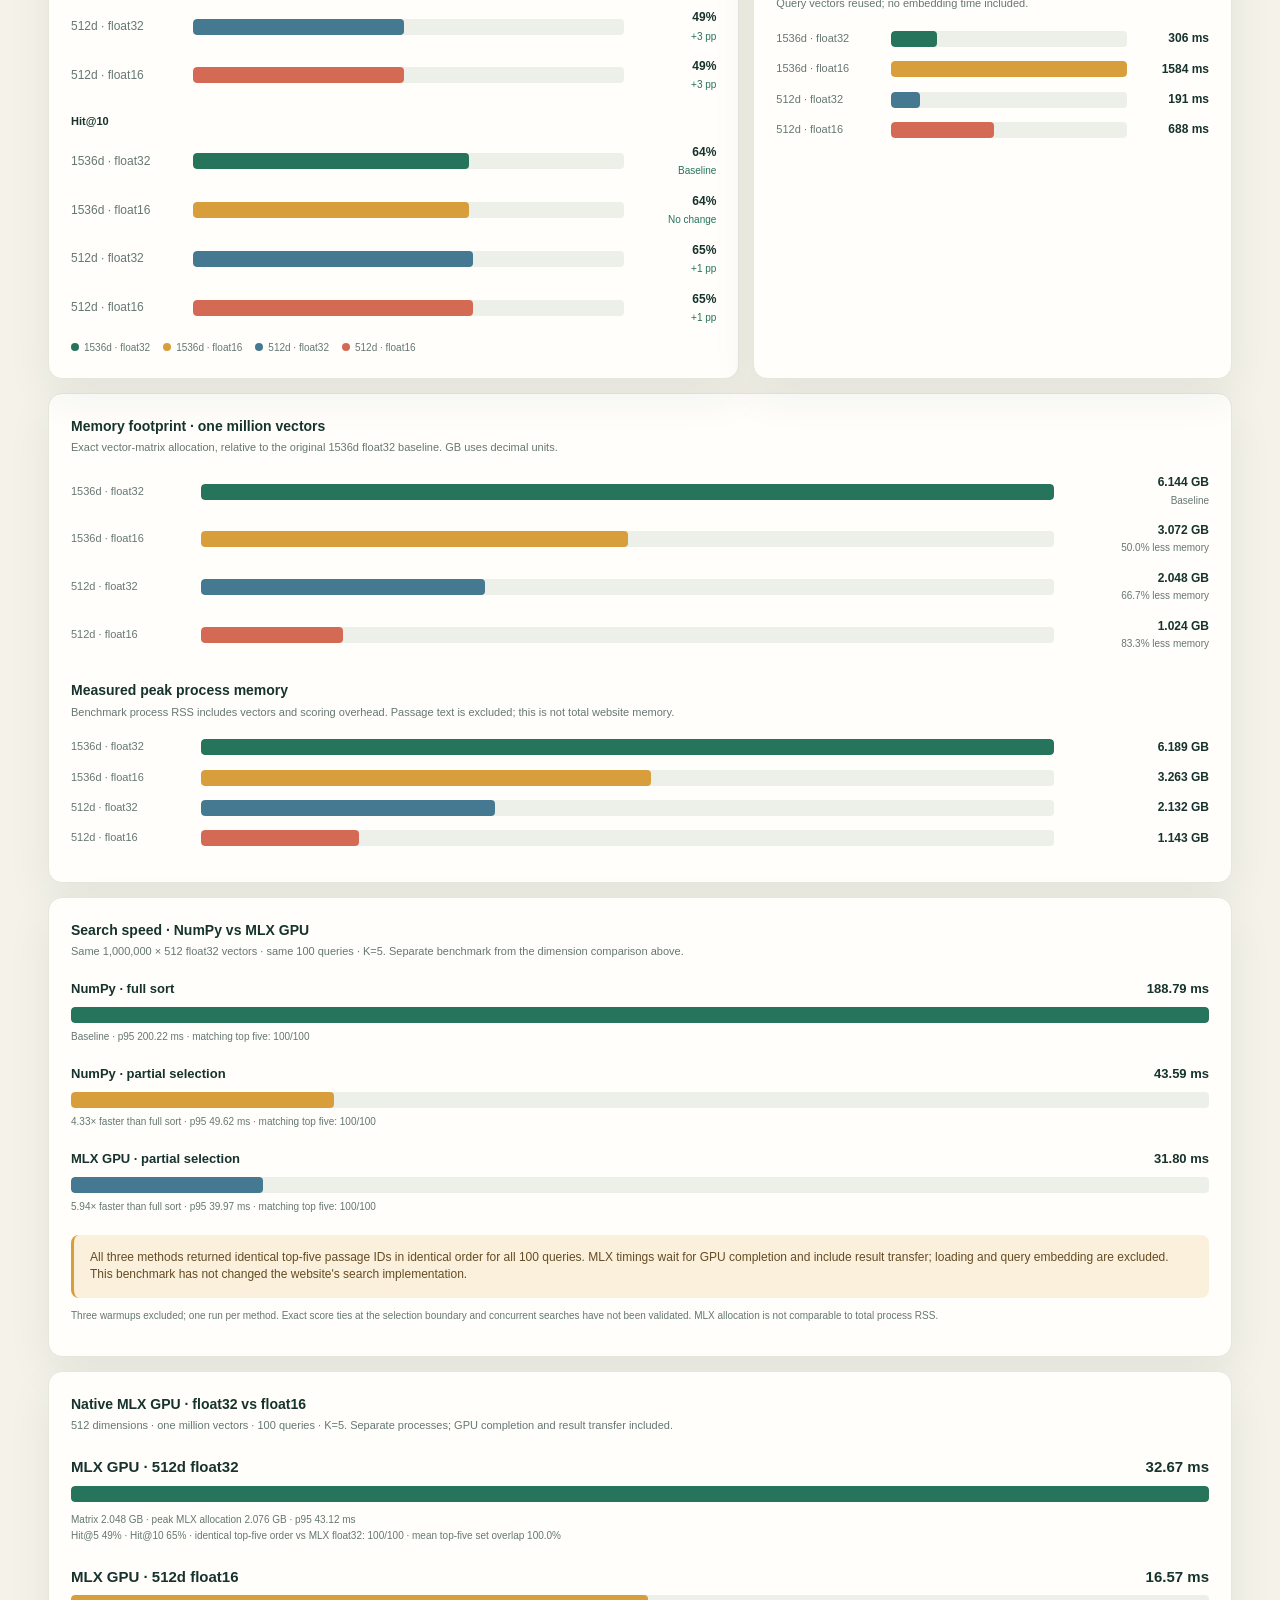
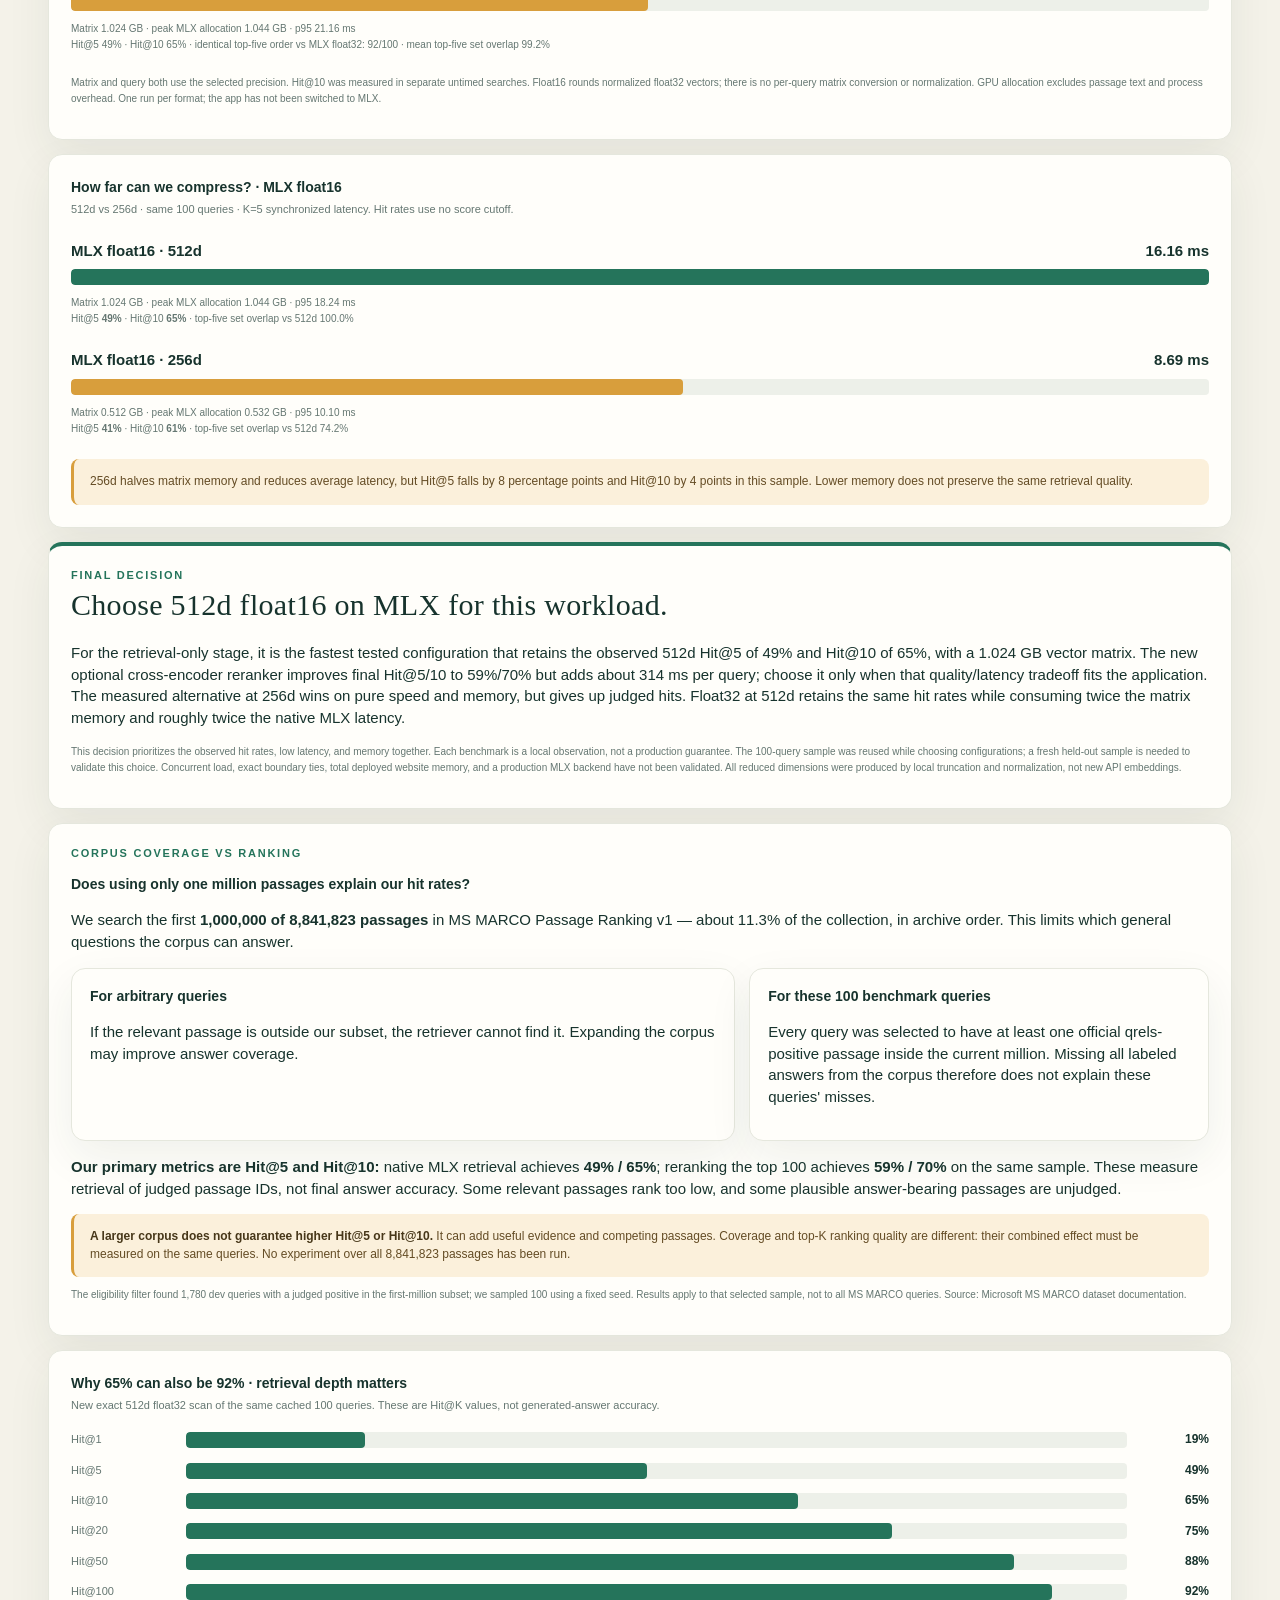
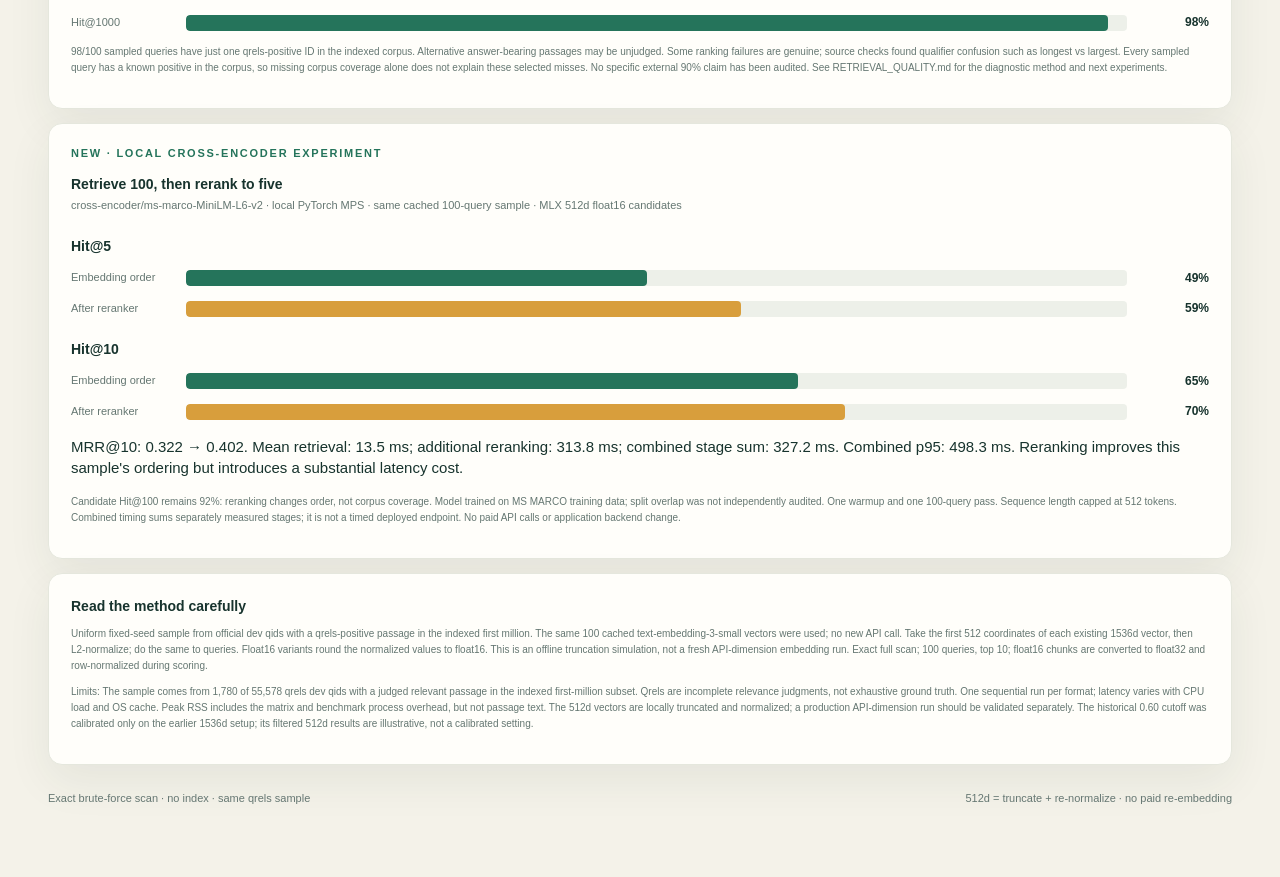
==== commit 193b2a39: "Add local reranker experiment and clarify corpus coverage" ====
--- a/diagnostics/embedding-comparison-dashboard.html
+++ b/diagnostics/embedding-comparison-dashboard.html
@@ -30,12 +30,14 @@
 <section class="panel section"><h3>Search speed · NumPy vs MLX GPU</h3><p class="sub">Same 1,000,000 × 512 float32 vectors · same 100 queries · K=5. Separate benchmark from the dimension comparison above.</p><div id="backend-chart"></div><div class="note">All three methods returned identical top-five passage IDs in identical order for all 100 queries. MLX timings wait for GPU completion and include result transfer; loading and query embedding are excluded. This benchmark has not changed the website's search implementation.</div><p class="small">Three warmups excluded; one run per method. Exact score ties at the selection boundary and concurrent searches have not been validated. MLX allocation is not comparable to total process RSS.</p></section>
 <section class="panel section"><h3>Native MLX GPU · float32 vs float16</h3><p class="sub">512 dimensions · one million vectors · 100 queries · K=5. Separate processes; GPU completion and result transfer included.</p><div id="mlx-precision-chart"></div><p class="small">Matrix and query both use the selected precision. Hit@10 was measured in separate untimed searches. Float16 rounds normalized float32 vectors; there is no per-query matrix conversion or normalization. GPU allocation excludes passage text and process overhead. One run per format; the app has not been switched to MLX.</p></section>
 <section class="panel section"><h3>How far can we compress? · MLX float16</h3><p class="sub">512d vs 256d · same 100 queries · K=5 synchronized latency. Hit rates use no score cutoff.</p><div id="mlx-dimensions-chart"></div><div class="note">256d halves matrix memory and reduces average latency, but Hit@5 falls by 8 percentage points and Hit@10 by 4 points in this sample. Lower memory does not preserve the same retrieval quality.</div></section>
-<section class="panel section" style="border-top:4px solid var(--green)"><div class="eyebrow">FINAL DECISION</div><h2 style="font-family:Georgia,serif;font-size:30px;font-weight:400">Choose 512d float16 on MLX for this workload.</h2><p>It is the fastest tested configuration that retains the observed 512d Hit@5 of 49% and Hit@10 of 65%, with a 1.024 GB vector matrix. The measured alternative at 256d wins on pure speed and memory, but gives up judged hits. Float32 at 512d retains the same hit rates while consuming twice the matrix memory and roughly twice the native MLX latency.</p><p class="small">This decision prioritizes the observed hit rates, low latency, and memory together. Each benchmark is a local observation, not a production guarantee. The 100-query sample was reused while choosing configurations; a fresh held-out sample is needed to validate this choice. Concurrent load, exact boundary ties, total deployed website memory, and a production MLX backend have not been validated. All reduced dimensions were produced by local truncation and normalization, not new API embeddings.</p></section>
+<section class="panel section" style="border-top:4px solid var(--green)"><div class="eyebrow">FINAL DECISION</div><h2 style="font-family:Georgia,serif;font-size:30px;font-weight:400">Choose 512d float16 on MLX for this workload.</h2><p>For the retrieval-only stage, it is the fastest tested configuration that retains the observed 512d Hit@5 of 49% and Hit@10 of 65%, with a 1.024 GB vector matrix. The new optional cross-encoder reranker improves final Hit@5/10 to 59%/70% but adds about 314 ms per query; choose it only when that quality/latency tradeoff fits the application. The measured alternative at 256d wins on pure speed and memory, but gives up judged hits. Float32 at 512d retains the same hit rates while consuming twice the matrix memory and roughly twice the native MLX latency.</p><p class="small">This decision prioritizes the observed hit rates, low latency, and memory together. Each benchmark is a local observation, not a production guarantee. The 100-query sample was reused while choosing configurations; a fresh held-out sample is needed to validate this choice. Concurrent load, exact boundary ties, total deployed website memory, and a production MLX backend have not been validated. All reduced dimensions were produced by local truncation and normalization, not new API embeddings.</p></section>
+<section class="panel section"><div class="eyebrow">CORPUS COVERAGE VS RANKING</div><h3 style="margin-top:12px">Does using only one million passages explain our hit rates?</h3><p>We search the first <strong>1,000,000 of 8,841,823 passages</strong> in MS MARCO Passage Ranking v1 — about 11.3% of the collection, in archive order. This limits which general questions the corpus can answer.</p><div class="grid"><div class="card"><h3>For arbitrary queries</h3><p>If the relevant passage is outside our subset, the retriever cannot find it. Expanding the corpus may improve answer coverage.</p></div><div class="card"><h3>For these 100 benchmark queries</h3><p>Every query was selected to have at least one official qrels-positive passage inside the current million. Missing all labeled answers from the corpus therefore does not explain these queries' misses.</p></div></div><p><strong>Our primary metrics are Hit@5 and Hit@10:</strong> native MLX retrieval achieves <strong>49% / 65%</strong>; reranking the top 100 achieves <strong>59% / 70%</strong> on the same sample. These measure retrieval of judged passage IDs, not final answer accuracy. Some relevant passages rank too low, and some plausible answer-bearing passages are unjudged.</p><div class="note"><b>A larger corpus does not guarantee higher Hit@5 or Hit@10.</b> It can add useful evidence and competing passages. Coverage and top-K ranking quality are different: their combined effect must be measured on the same queries. No experiment over all 8,841,823 passages has been run.</div><p class="small">The eligibility filter found 1,780 dev queries with a judged positive in the first-million subset; we sampled 100 using a fixed seed. Results apply to that selected sample, not to all MS MARCO queries. Source: Microsoft MS MARCO dataset documentation.</p></section>
 <section class="panel section"><h3>Why 65% can also be 92% · retrieval depth matters</h3><p class="sub">New exact 512d float32 scan of the same cached 100 queries. These are Hit@K values, not generated-answer accuracy.</p><div id="depth-chart"></div><p class="small">98/100 sampled queries have just one qrels-positive ID in the indexed corpus. Alternative answer-bearing passages may be unjudged. Some ranking failures are genuine; source checks found qualifier confusion such as longest vs largest. Every sampled query has a known positive in the corpus, so missing corpus coverage alone does not explain these selected misses. No specific external 90% claim has been audited. See RETRIEVAL_QUALITY.md for the diagnostic method and next experiments.</p></section>
+<section class="panel section"><div class="eyebrow">NEW · LOCAL CROSS-ENCODER EXPERIMENT</div><h3 style="margin-top:12px">Retrieve 100, then rerank to five</h3><p class="sub">cross-encoder/ms-marco-MiniLM-L6-v2 · local PyTorch MPS · same cached 100-query sample · MLX 512d float16 candidates</p><div id="reranker-chart"></div><p id="reranker-latency"></p><p class="small">Candidate Hit@100 remains 92%: reranking changes order, not corpus coverage. Model trained on MS MARCO training data; split overlap was not independently audited. One warmup and one 100-query pass. Sequence length capped at 512 tokens. Combined timing sums separately measured stages; it is not a timed deployed endpoint. No paid API calls or application backend change.</p></section>
 <section class="panel section"><h3>Read the method carefully</h3><p class="small" id="method"></p><p class="small" id="limits"></p></section>
 <div class="footer"><span>Exact brute-force scan · no index · same qrels sample</span><span>512d = truncate + re-normalize · no paid re-embedding</span></div>
 </main><script>
-const D={"sample_count":100,"seed":20261119,"eligible_qrels_query_count":1780,"selection":"Uniform fixed-seed sample from official dev qids with a qrels-positive passage in the indexed first million.","query_vectors":"The same 100 cached text-embedding-3-small vectors were used; no new API call.","512_method":"Take the first 512 coordinates of each existing 1536d vector, then L2-normalize; do the same to queries. Float16 variants round the normalized values to float16. This is an offline truncation simulation, not a fresh API-dimension embedding run.","corpus":"First 1,000,000 MS MARCO Passage Ranking v1 passages.","hit_metrics":"Primary Hit@5 and Hit@10 use top-k ranking without a score threshold. Historical 0.60 filtered rates are included separately.","retrieval":"Exact full scan; 100 queries, top 10; float16 chunks are converted to float32 and row-normalized during scoring.","limitations":["The sample comes from 1,780 of 55,578 qrels dev qids with a judged relevant passage in the indexed first-million subset.","Qrels are incomplete relevance judgments, not exhaustive ground truth.","One sequential run per format; latency varies with CPU load and OS cache.","Peak RSS includes the matrix and benchmark process overhead, but not passage text.","The 512d vectors are locally truncated and normalized; a production API-dimension run should be validated separately.","The historical 0.60 cutoff was calibrated only on the earlier 1536d setup; its filtered 512d results are illustrative, not a calibrated setting."],"formats":[{"name":"1536_float32","dimensions":1536,"dtype":"float32","matrix_bytes":6144000000,"peak_process_rss_bytes":6189252608,"wall_ms_for_100_queries":30603.57545898296,"mean_scan_ms":306.02111542073544,"median_scan_ms":247.09099999745376,"p95_scan_ms":438.77868992276484,"hit_at_5":46,"hit_at_10":64,"mrr_at_10":0.34609523809523807,"hit_at_5_with_060_gate":41,"hit_at_10_with_060_gate":54,"top5_overlap_vs_1536_float32":1.0,"top1_match_count_vs_1536_float32":100},{"name":"1536_float16","dimensions":1536,"dtype":"float16","matrix_bytes":3072000000,"peak_process_rss_bytes":3263365120,"wall_ms_for_100_queries":158430.47441600356,"mean_scan_ms":1584.292635009042,"median_scan_ms":1500.9497914870735,"p95_scan_ms":1808.1406003126176,"hit_at_5":46,"hit_at_10":64,"mrr_at_10":0.34609523809523807,"hit_at_5_with_060_gate":41,"hit_at_10_with_060_gate":54,"top5_overlap_vs_1536_float32":1.0,"top1_match_count_vs_1536_float32":100},{"name":"512_float32","dimensions":512,"dtype":"float32","matrix_bytes":2048000000,"peak_process_rss_bytes":2131623936,"wall_ms_for_100_queries":19064.28104196675,"mean_scan_ms":190.63391996955033,"median_scan_ms":189.35318748117425,"p95_scan_ms":198.12748537806328,"hit_at_5":49,"hit_at_10":65,"mrr_at_10":0.3207857142857143,"hit_at_5_with_060_gate":45,"hit_at_10_with_060_gate":57,"top5_overlap_vs_1536_float32":0.83,"top1_match_count_vs_1536_float32":83},{"name":"512_float16","dimensions":512,"dtype":"float16","matrix_bytes":1024000000,"peak_process_rss_bytes":1142964224,"wall_ms_for_100_queries":68794.46187498979,"mean_scan_ms":687.933820465696,"median_scan_ms":673.5178754897788,"p95_scan_ms":794.6608642261708,"hit_at_5":49,"hit_at_10":65,"mrr_at_10":0.3207857142857143,"hit_at_5_with_060_gate":45,"hit_at_10_with_060_gate":57,"top5_overlap_vs_1536_float32":0.8279999999999998,"top1_match_count_vs_1536_float32":83}],"backend_benchmark":{"shape":[1000000,512],"k":5,"queries":100,"warmups":3,"embedding_time_included":false,"mlx_peak_allocated_bytes":2076315584,"limits":"Single run per variant. Partial selection does not guarantee the stable full-sort boundary choice on exactly tied scores. GPU and NumPy arrays coexist in this benchmark; MLX allocated memory is not total process RSS.","variants":{"numpy_full_sort":{"mean_ms":188.79144170961808,"median_ms":186.8783754762262,"p95_ms":200.21775592758786,"exact_top5_match_count":100},"numpy_partial":{"mean_ms":43.586653776001185,"median_ms":43.23608346749097,"p95_ms":49.6239473024616,"exact_top5_match_count":100},"mlx_gpu_partial":{"mean_ms":31.795227059628814,"median_ms":30.340395984239876,"p95_ms":39.97128689079545,"exact_top5_match_count":100}}},"mlx_precision":{"queries":100,"k":5,"dimensions":512,"warmups":3,"method":"Separate processes; matrix and query use the same dtype, native MLX GPU matvec and partial selection. Three warmups; synchronized execution and result transfer timed. Hit@10 computed in separate untimed scans. Float16 values are rounded from the normalized float32 inputs; no per-query matrix renormalization. MLX allocation excludes Python/process overhead; no API calls.","variants":[{"dtype":"float32","matrix_bytes":2048000000,"mean_ms":32.66603380034212,"median_ms":31.114374985918403,"p95_ms":43.12123815761879,"mlx_peak_allocated_bytes":2076315584,"mlx_active_allocated_bytes":2048212992,"hit_at_5":49,"hit_at_10":65,"exact_top5_match_count":100,"mean_top5_set_overlap":1.0},{"dtype":"float16","matrix_bytes":1024000000,"mean_ms":16.57062292098999,"median_ms":16.566333535593003,"p95_ms":21.160981617867947,"mlx_peak_allocated_bytes":1044220854,"mlx_active_allocated_bytes":1024114688,"hit_at_5":49,"hit_at_10":65,"exact_top5_match_count":92,"mean_top5_set_overlap":0.992}]},"mlx_dimensions":[{"dimensions":512,"dtype":"float16","matrix_bytes":1024000000,"mean_ms":16.162729588104412,"median_ms":16.247104009380564,"p95_ms":18.243943792185746,"mlx_peak_allocated_bytes":1044220854,"mlx_active_allocated_bytes":1024114688,"hit_at_5":49,"hit_at_10":65,"exact_top5_match_count_vs_512":100,"top5_set_overlap_vs_512":1.0},{"dimensions":256,"dtype":"float16","matrix_bytes":512000000,"mean_ms":8.686184959951788,"median_ms":8.564603980630636,"p95_ms":10.10354229947552,"mlx_peak_allocated_bytes":532171190,"mlx_active_allocated_bytes":512065536,"hit_at_5":41,"hit_at_10":61,"exact_top5_match_count_vs_512":3,"top5_set_overlap_vs_512":0.7419999999999998}],"retrieval_depth":{"1":19,"5":49,"10":65,"20":75,"50":88,"100":92,"1000":98}};
+const D={"sample_count":100,"seed":20261119,"eligible_qrels_query_count":1780,"selection":"Uniform fixed-seed sample from official dev qids with a qrels-positive passage in the indexed first million.","query_vectors":"The same 100 cached text-embedding-3-small vectors were used; no new API call.","512_method":"Take the first 512 coordinates of each existing 1536d vector, then L2-normalize; do the same to queries. Float16 variants round the normalized values to float16. This is an offline truncation simulation, not a fresh API-dimension embedding run.","corpus":"First 1,000,000 MS MARCO Passage Ranking v1 passages.","hit_metrics":"Primary Hit@5 and Hit@10 use top-k ranking without a score threshold. Historical 0.60 filtered rates are included separately.","retrieval":"Exact full scan; 100 queries, top 10; float16 chunks are converted to float32 and row-normalized during scoring.","limitations":["The sample comes from 1,780 of 55,578 qrels dev qids with a judged relevant passage in the indexed first-million subset.","Qrels are incomplete relevance judgments, not exhaustive ground truth.","One sequential run per format; latency varies with CPU load and OS cache.","Peak RSS includes the matrix and benchmark process overhead, but not passage text.","The 512d vectors are locally truncated and normalized; a production API-dimension run should be validated separately.","The historical 0.60 cutoff was calibrated only on the earlier 1536d setup; its filtered 512d results are illustrative, not a calibrated setting."],"formats":[{"name":"1536_float32","dimensions":1536,"dtype":"float32","matrix_bytes":6144000000,"peak_process_rss_bytes":6189252608,"wall_ms_for_100_queries":30603.57545898296,"mean_scan_ms":306.02111542073544,"median_scan_ms":247.09099999745376,"p95_scan_ms":438.77868992276484,"hit_at_5":46,"hit_at_10":64,"mrr_at_10":0.34609523809523807,"hit_at_5_with_060_gate":41,"hit_at_10_with_060_gate":54,"top5_overlap_vs_1536_float32":1.0,"top1_match_count_vs_1536_float32":100},{"name":"1536_float16","dimensions":1536,"dtype":"float16","matrix_bytes":3072000000,"peak_process_rss_bytes":3263365120,"wall_ms_for_100_queries":158430.47441600356,"mean_scan_ms":1584.292635009042,"median_scan_ms":1500.9497914870735,"p95_scan_ms":1808.1406003126176,"hit_at_5":46,"hit_at_10":64,"mrr_at_10":0.34609523809523807,"hit_at_5_with_060_gate":41,"hit_at_10_with_060_gate":54,"top5_overlap_vs_1536_float32":1.0,"top1_match_count_vs_1536_float32":100},{"name":"512_float32","dimensions":512,"dtype":"float32","matrix_bytes":2048000000,"peak_process_rss_bytes":2131623936,"wall_ms_for_100_queries":19064.28104196675,"mean_scan_ms":190.63391996955033,"median_scan_ms":189.35318748117425,"p95_scan_ms":198.12748537806328,"hit_at_5":49,"hit_at_10":65,"mrr_at_10":0.3207857142857143,"hit_at_5_with_060_gate":45,"hit_at_10_with_060_gate":57,"top5_overlap_vs_1536_float32":0.83,"top1_match_count_vs_1536_float32":83},{"name":"512_float16","dimensions":512,"dtype":"float16","matrix_bytes":1024000000,"peak_process_rss_bytes":1142964224,"wall_ms_for_100_queries":68794.46187498979,"mean_scan_ms":687.933820465696,"median_scan_ms":673.5178754897788,"p95_scan_ms":794.6608642261708,"hit_at_5":49,"hit_at_10":65,"mrr_at_10":0.3207857142857143,"hit_at_5_with_060_gate":45,"hit_at_10_with_060_gate":57,"top5_overlap_vs_1536_float32":0.8279999999999998,"top1_match_count_vs_1536_float32":83}],"backend_benchmark":{"shape":[1000000,512],"k":5,"queries":100,"warmups":3,"embedding_time_included":false,"mlx_peak_allocated_bytes":2076315584,"limits":"Single run per variant. Partial selection does not guarantee the stable full-sort boundary choice on exactly tied scores. GPU and NumPy arrays coexist in this benchmark; MLX allocated memory is not total process RSS.","variants":{"numpy_full_sort":{"mean_ms":188.79144170961808,"median_ms":186.8783754762262,"p95_ms":200.21775592758786,"exact_top5_match_count":100},"numpy_partial":{"mean_ms":43.586653776001185,"median_ms":43.23608346749097,"p95_ms":49.6239473024616,"exact_top5_match_count":100},"mlx_gpu_partial":{"mean_ms":31.795227059628814,"median_ms":30.340395984239876,"p95_ms":39.97128689079545,"exact_top5_match_count":100}}},"mlx_precision":{"queries":100,"k":5,"dimensions":512,"warmups":3,"method":"Separate processes; matrix and query use the same dtype, native MLX GPU matvec and partial selection. Three warmups; synchronized execution and result transfer timed. Hit@10 computed in separate untimed scans. Float16 values are rounded from the normalized float32 inputs; no per-query matrix renormalization. MLX allocation excludes Python/process overhead; no API calls.","variants":[{"dtype":"float32","matrix_bytes":2048000000,"mean_ms":32.66603380034212,"median_ms":31.114374985918403,"p95_ms":43.12123815761879,"mlx_peak_allocated_bytes":2076315584,"mlx_active_allocated_bytes":2048212992,"hit_at_5":49,"hit_at_10":65,"exact_top5_match_count":100,"mean_top5_set_overlap":1.0},{"dtype":"float16","matrix_bytes":1024000000,"mean_ms":16.57062292098999,"median_ms":16.566333535593003,"p95_ms":21.160981617867947,"mlx_peak_allocated_bytes":1044220854,"mlx_active_allocated_bytes":1024114688,"hit_at_5":49,"hit_at_10":65,"exact_top5_match_count":92,"mean_top5_set_overlap":0.992}]},"mlx_dimensions":[{"dimensions":512,"dtype":"float16","matrix_bytes":1024000000,"mean_ms":16.162729588104412,"median_ms":16.247104009380564,"p95_ms":18.243943792185746,"mlx_peak_allocated_bytes":1044220854,"mlx_active_allocated_bytes":1024114688,"hit_at_5":49,"hit_at_10":65,"exact_top5_match_count_vs_512":100,"top5_set_overlap_vs_512":1.0},{"dimensions":256,"dtype":"float16","matrix_bytes":512000000,"mean_ms":8.686184959951788,"median_ms":8.564603980630636,"p95_ms":10.10354229947552,"mlx_peak_allocated_bytes":532171190,"mlx_active_allocated_bytes":512065536,"hit_at_5":41,"hit_at_10":61,"exact_top5_match_count_vs_512":3,"top5_set_overlap_vs_512":0.7419999999999998}],"retrieval_depth":{"1":19,"5":49,"10":65,"20":75,"50":88,"100":92,"1000":98},"reranker":{"model":"cross-encoder/ms-marco-MiniLM-L6-v2","model_revision":"233902d25c440f23af6f7d6e94d2946bac0bee0a","device":"mps","queries":100,"candidate_count":100,"max_length":512,"batch_size":16,"retriever":"MLX GPU 512d float16 exact scan, top100, no cutoff","baseline":{"hit_at_k":{"1":19,"5":49,"10":65,"100":92},"mrr_at_10":0.32245238095238093},"reranked":{"hit_at_k":{"1":28,"5":59,"10":70,"100":92},"mrr_at_10":0.40161904761904765},"retrieval_latency":{"mean_ms":13.464166229241528,"median_ms":13.21764598833397,"p95_ms":15.541577094700187},"rerank_latency":{"mean_ms":313.77180916897487,"median_ms":301.9108544976916,"p95_ms":485.5251847417094},"combined_latency":{"mean_ms":327.2359753982164,"median_ms":315.43014547787607,"p95_ms":498.28099098813254},"protocol":"Same cached dev queries; no training or qrels given to reranker; stable ID tie-break within candidate scores. Retrieval and reranking stages measured separately; combined values are sums, not a timed deployed endpoint. One warmup query for reranker. Tokenization, model inference and synchronization included; loading excluded. No paid API calls.","limitations":["Selected reused 100-query sample, not held out for project tuning.","Model pretrained on MS MARCO training data; split overlap with this expanded dev sample has not been independently audited.","Sequences longer than 512 tokens are truncated.","Candidate retrieval runs with MLX and cross-encoder with PyTorch MPS; production memory and concurrency not measured."]}};
 const colors=['#25745b','#d89e3c','#447991','#d56a54'];
 const labels={'1536_float32':'1536d · float32','1536_float16':'1536d · float16','512_float32':'512d · float32','512_float16':'512d · float16'};
 const formats=D.formats;let gated=false;
@@ -95,6 +97,9 @@
  document.getElementById('mlx-precision-chart').innerHTML=precision.map((row,i)=>`<div style="margin:22px 0"><div style="display:flex;justify-content:space-between;gap:12px;margin-bottom:8px"><strong>MLX GPU · 512d ${row.dtype}</strong><strong>${row.mean_ms.toFixed(2)} ms</strong></div><div class="track" role="img" aria-label="MLX ${row.dtype} mean query time ${row.mean_ms.toFixed(2)} milliseconds"><div class="bar" style="--c:${colors[i]};width:${row.mean_ms/precision[0].mean_ms*100}%"></div></div><p class="small">Matrix ${gb(row.matrix_bytes)} · peak MLX allocation ${gb(row.mlx_peak_allocated_bytes)} · p95 ${row.p95_ms.toFixed(2)} ms<br>Hit@5 ${row.hit_at_5}% · Hit@10 ${row.hit_at_10}% · identical top-five order vs MLX float32: ${row.exact_top5_match_count}/100 · mean top-five set overlap ${(row.mean_top5_set_overlap*100).toFixed(1)}%</p></div>`).join('');
  document.getElementById('mlx-dimensions-chart').innerHTML=D.mlx_dimensions.map((row,i)=>`<div style="margin:22px 0"><div style="display:flex;justify-content:space-between;gap:12px;margin-bottom:8px"><strong>MLX float16 · ${row.dimensions}d</strong><strong>${row.mean_ms.toFixed(2)} ms</strong></div><div class="track" role="img" aria-label="${row.dimensions} dimensions, mean ${row.mean_ms.toFixed(2)} milliseconds"><div class="bar" style="--c:${colors[i]};width:${row.mean_ms/D.mlx_dimensions[0].mean_ms*100}%"></div></div><p class="small">Matrix ${gb(row.matrix_bytes)} · peak MLX allocation ${gb(row.mlx_peak_allocated_bytes)} · p95 ${row.p95_ms.toFixed(2)} ms<br>Hit@5 <strong>${row.hit_at_5}%</strong> · Hit@10 <strong>${row.hit_at_10}%</strong> · top-five set overlap vs 512d ${(row.top5_set_overlap_vs_512*100).toFixed(1)}%</p></div>`).join('');
  document.getElementById('depth-chart').innerHTML=Object.entries(D.retrieval_depth).map(([k,hits])=>`<div class="latency-row"><span>Hit@${k}</span><div class="track" role="img" aria-label="Hit at ${k}: ${hits} percent"><div class="bar" style="--c:var(--green);width:${hits}%"></div></div><b>${hits}%</b></div>`).join('');
+ const rr=D.reranker;
+ document.getElementById('reranker-chart').innerHTML=[['Hit@5','5'],['Hit@10','10']].map(([label,k])=>`<h3 style="margin-top:22px">${label}</h3>`+[['Embedding order',rr.baseline.hit_at_k[k]],['After reranker',rr.reranked.hit_at_k[k]]].map(([name,value],i)=>`<div class="latency-row"><span>${name}</span><div class="track" role="img" aria-label="${name} ${label}: ${value} percent"><div class="bar" style="--c:${colors[i]};width:${value}%"></div></div><b>${value}%</b></div>`).join('')).join('');
+ document.getElementById('reranker-latency').textContent=`MRR@10: ${rr.baseline.mrr_at_10.toFixed(3)} → ${rr.reranked.mrr_at_10.toFixed(3)}. Mean retrieval: ${rr.retrieval_latency.mean_ms.toFixed(1)} ms; additional reranking: ${rr.rerank_latency.mean_ms.toFixed(1)} ms; combined stage sum: ${rr.combined_latency.mean_ms.toFixed(1)} ms. Combined p95: ${rr.combined_latency.p95_ms.toFixed(1)} ms. Reranking improves this sample's ordering but introduces a substantial latency cost.`;
  document.getElementById('method').textContent=`${D.selection} ${D.query_vectors} ${D['512_method']} ${D.retrieval}`;
  document.getElementById('limits').textContent=`Limits: ${D.limitations.join(' ')}`;
 }
